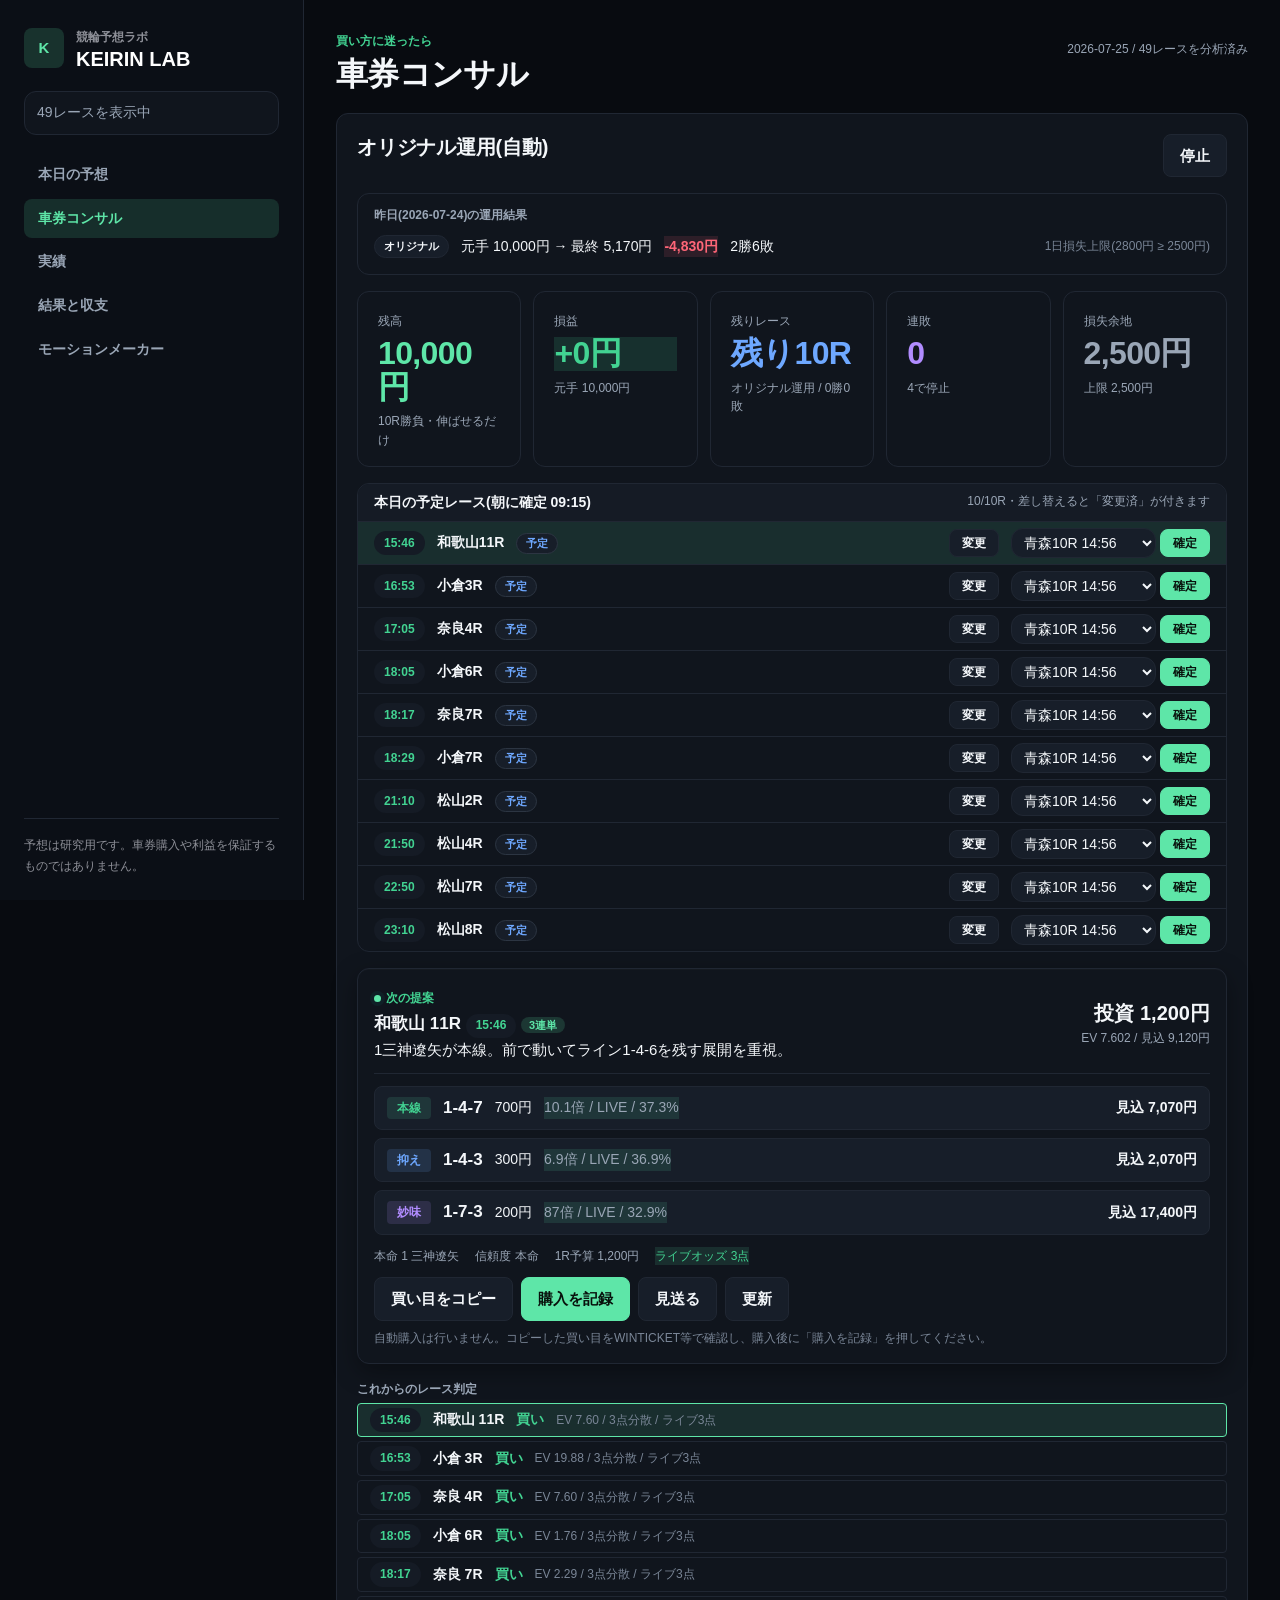
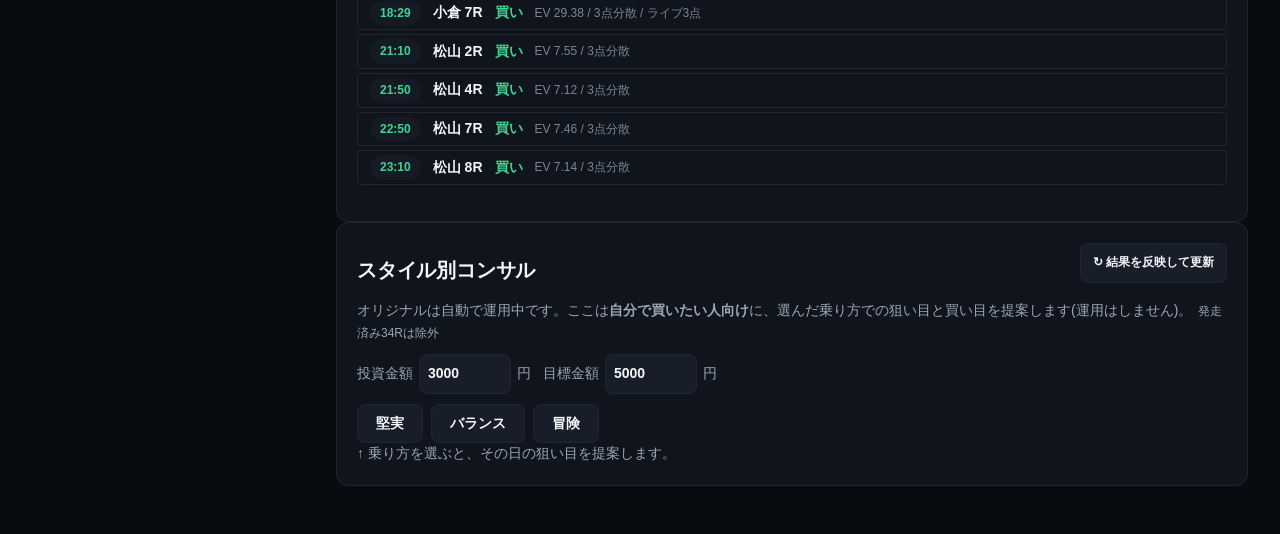
==== app/consult.html @ 06a46ecc "実績まわりを「テーブル」から「バーで比較できる形」に作り替え 「全体的に物足りない/実績が見づらい」というフィードバックへの対応。 これまで実績系はすべて同じ重さのdata-tableで、一番大事な回" ====
<!doctype html>
<html lang="ja">
  <head>
    <meta charset="utf-8" />
    <meta http-equiv="Cache-Control" content="no-cache, no-store, must-revalidate" />
    <meta http-equiv="Pragma" content="no-cache" />
    <meta http-equiv="Expires" content="0" />
    <meta name="viewport" content="width=device-width, initial-scale=1" />
    <meta name="description" content="車券コンサル。オリジナル運用の自動状況と、堅実・バランス・冒険のスタイル別コンサルをまとめて確認。" />
    <link rel="icon" href="data:image/svg+xml,%3Csvg xmlns='http://www.w3.org/2000/svg' viewBox='0 0 64 64'%3E%3Crect width='64' height='64' rx='14' fill='%2310151D'/%3E%3Ctext x='32' y='45' font-size='38' font-weight='900' font-family='Arial' fill='%235EE6A8' text-anchor='middle'%3EK%3C/text%3E%3C/svg%3E" />
    <title>車券コンサル | Keirin AI Lab</title>
    <link rel="stylesheet" href="styles.css?v=c7fe04d6" />
  </head>
  <body data-page="consult">
    <div class="app-shell">
      <aside class="sidebar" aria-label="メインナビゲーション">
        <div class="brand">
          <span class="brand-mark">K</span>
          <div class="brand-copy">
            <span class="brand-kicker">競輪予想ラボ</span>
            <h1>KEIRIN LAB</h1>
          </div>
        </div>

        <div class="status" id="status" role="status">読み込み中</div>

        <nav class="side-nav" aria-label="ページ切替">
          <a href="index.html">本日の予想</a>
          <a href="consult.html" class="active">車券コンサル</a>
          <a href="record.html">実績</a>
          <a href="results.html">結果と収支</a>
          <a href="motion.html">モーションメーカー</a>
        </nav>

        <p class="notice">予想は研究用です。車券購入や利益を保証するものではありません。</p>
      </aside>

      <main class="workspace">
        <section class="panel active" id="panel-consult">
          <header class="page-header">
            <div>
              <p class="mm-kicker">買い方に迷ったら</p>
              <h2>車券コンサル</h2>
            </div>
            <span class="page-meta" id="consultMeta">読み込み中</span>
          </header>

          <section class="bankroll-session surface-panel" aria-labelledby="bankrollTitle">
            <div class="capital-head">
              <div>
                <h3 id="bankrollTitle">オリジナル運用(自動)</h3>
              </div>
              <div class="bankroll-head-actions" id="bankrollHeadActions"></div>
            </div>
            <div id="bankrollBody">
              <div class="empty">運用状態を読み込み中です。</div>
            </div>
          </section>

          <section class="surface-panel style-consult" id="styleConsult" hidden></section>
        </section>
      </main>
    </div>

    <script src="app.js?v=c7fe04d6"></script>
  </body>
</html>
---- app/styles.css ----
:root {
  color-scheme: dark;
  /* Linear系ダークネイビー + Polymarket/Stripe 参照パレット */
  --color-bg: #080b10;
  --color-sidebar: #0b0f16;
  --color-surface: #10151d;
  --color-surface-muted: #151b25;
  --color-surface-raised: #171e29;
  --color-text: #f4f7fa;
  --color-ink-900: #f4f7fa;
  --color-ink-800: #e6ebf2;
  --color-muted: #9aa6b6;
  --color-subtle: #7a8697;
  --color-border: #202733;
  --color-border-strong: #2c3542;
  --color-accent: #5ee6a8;
  --color-accent-dark: #42d392;
  --color-blue: #6ea8ff;
  --color-amber: #f4c95d;
  --color-orange: #f4a15d;
  --color-gold: #f4c95d;
  --color-purple: #b18cff;
  --color-red: #ff6678;
  --color-profit: #42d392;
  --color-loss: #ff6678;
  --color-green-soft: rgba(94, 230, 168, 0.12);
  --color-blue-soft: rgba(110, 168, 255, 0.14);
  --color-amber-soft: rgba(244, 201, 93, 0.14);
  --color-purple-soft: rgba(177, 140, 255, 0.14);
  --color-red-soft: rgba(255, 102, 120, 0.14);
  --shadow-card: 0 1px 0 rgba(255, 255, 255, 0.02) inset, 0 8px 24px rgba(0, 0, 0, 0.35);
  --shadow-panel: 0 1px 0 rgba(255, 255, 255, 0.02) inset, 0 12px 32px rgba(0, 0, 0, 0.4);
  --shadow-focus: 0 0 0 3px rgba(94, 230, 168, 0.25);
  --radius-sm: 4px;
  --radius-md: 8px;
  --radius-lg: 12px;
  --space-1: 4px;
  --space-2: 8px;
  --space-3: 12px;
  --space-4: 16px;
  --space-5: 20px;
  --space-6: 24px;
  --space-8: 32px;
  --text-xs: 12px;
  --text-sm: 14px;
  --text-md: 15px;
  --text-lg: 17px;
  --text-xl: 20px;
  --text-2xl: 26px;
  --text-3xl: 32px;
}

* {
  box-sizing: border-box;
}

html {
  background: var(--color-bg);
  overflow-x: hidden;
}

body {
  margin: 0;
  min-height: 100vh;
  overflow-x: hidden;
  overscroll-behavior-x: none;
  touch-action: pan-y;
  background: var(--color-bg);
  color: var(--color-text);
  font-family: -apple-system, BlinkMacSystemFont, "Segoe UI", "Hiragino Sans", "Yu Gothic UI", "Meiryo", sans-serif;
  font-size: var(--text-md);
  line-height: 1.55;
}

button,
input,
select {
  font: inherit;
}

.app-shell {
  display: grid;
  grid-template-columns: 304px minmax(0, 1fr);
  min-height: 100vh;
}

.sidebar {
  position: sticky;
  top: 0;
  display: flex;
  flex-direction: column;
  gap: var(--space-5);
  height: 100vh;
  overflow-y: auto;
  padding: var(--space-6);
  border-right: none;
  background: var(--color-sidebar);
  color: #ffffff;
}

.sidebar .brand h1,
.sidebar .sidebar-title {
  color: #ffffff;
}

.sidebar .brand-kicker,
.sidebar .field span,
.sidebar .notice {
  color: #8d8f97;
}

.sidebar .status {
  border-color: #3e3f43;
  background: #2b2b2e;
  color: #b7b8c0;
}

.sidebar .sidebar-group,
.sidebar .notice {
  border-top-color: #2b2b2e;
}

.sidebar input,
.sidebar select {
  border-color: #3e3f43;
  background: #2b2b2e;
  color: #ffffff;
}

.sidebar .button {
  border-color: #3e3f43;
  background: #2b2b2e;
  color: #ffffff;
}

.sidebar .button.primary {
  border-color: var(--color-accent);
  background: var(--color-accent);
}

.brand {
  display: flex;
  align-items: center;
  gap: var(--space-3);
}

.brand-mark {
  display: grid;
  place-items: center;
  width: 40px;
  height: 40px;
  flex: 0 0 auto;
  border-radius: var(--radius-md);
  background: var(--color-accent);
  color: #ffffff;
  font-weight: 800;
}

.brand-copy {
  min-width: 0;
}

.brand-kicker,
.eyebrow,
.field span,
.metric span,
.metric em,
.page-meta,
.section-head span,
.muted,
.notice {
  color: var(--color-muted);
  font-size: var(--text-xs);
}

.brand-kicker,
.eyebrow,
.field span,
.sidebar-title {
  font-weight: 800;
}

.brand h1,
.race-title-block h3,
h2,
h3,
h4,
p {
  margin: 0;
}

.brand h1 {
  overflow: hidden;
  font-size: var(--text-xl);
  line-height: 1.2;
  text-overflow: ellipsis;
  white-space: nowrap;
}

.status {
  min-height: 40px;
  padding: 10px 12px;
  border: 1px solid var(--color-border);
  border-radius: var(--radius-lg);
  background: #ffffff;
  color: var(--color-muted);
  font-size: var(--text-sm);
}

.tabs,
.sidebar-group,
.field {
  display: grid;
}

.tabs {
  gap: var(--space-2);
}

.tab,
.button {
  min-height: 40px;
  border: 1px solid var(--color-border);
  border-radius: 999px;
  padding: 9px 16px;
  background: var(--color-surface);
  color: var(--color-text);
  cursor: pointer;
  font-weight: 700;
  transition: border-color 150ms ease, background-color 150ms ease, box-shadow 150ms ease;
}

.tab {
  text-align: left;
}

.tab.active {
  border-color: rgba(15, 118, 110, 0.42);
  background: var(--color-green-soft);
  color: var(--color-accent-dark);
  font-weight: 800;
}

.button.primary {
  border-color: var(--color-accent);
  background: var(--color-accent);
  color: #ffffff;
  font-weight: 800;
}

.tab:hover,
.button:hover,
input:hover,
select:hover {
  border-color: var(--color-border-strong);
}

.button.primary:hover {
  border-color: var(--color-accent-dark);
  background: var(--color-accent-dark);
}

.tab:focus-visible,
.button:focus-visible,
input:focus-visible,
select:focus-visible,
summary:focus-visible,
a:focus-visible {
  outline: none;
  box-shadow: var(--shadow-focus);
}

.sidebar-group {
  gap: var(--space-3);
  padding-top: var(--space-4);
  border-top: 1px solid var(--color-border);
}

.sidebar-title {
  color: var(--color-text);
  font-size: var(--text-sm);
}

.field {
  gap: 6px;
}

.field.compact {
  gap: var(--space-1);
}

input,
select {
  width: 100%;
  min-height: 40px;
  border: 1px solid var(--color-border);
  border-radius: var(--radius-lg);
  padding: 9px 11px;
  background: var(--color-surface);
  color: var(--color-text);
}

::placeholder {
  color: var(--color-subtle);
}

.button-row {
  display: grid;
  grid-template-columns: 1fr 1fr;
  gap: var(--space-2);
}

.notice {
  margin-top: auto;
  padding-top: var(--space-4);
  border-top: 1px solid var(--color-border);
  line-height: 1.7;
}

.workspace {
  min-width: 0;
  padding: var(--space-8);
}

.panel {
  display: block;
}

.panel + .panel {
  margin-top: var(--space-8);
  padding-top: var(--space-8);
  border-top: 1px solid var(--color-border);
}

.page-header,
.race-head,
.section-head {
  display: flex;
  align-items: flex-start;
  justify-content: space-between;
  gap: var(--space-4);
}

.page-header {
  margin-bottom: var(--space-5);
}

.eyebrow {
  margin-bottom: 6px;
  text-transform: uppercase;
}

h2 {
  font-size: var(--text-3xl);
  line-height: 1.2;
  letter-spacing: -0.02em;
}

h3 {
  font-size: var(--text-xl);
  line-height: 1.3;
  letter-spacing: -0.01em;
}

h4 {
  margin-bottom: var(--space-2);
  font-size: var(--text-sm);
  line-height: 1.35;
}

.page-meta {
  padding-top: var(--space-2);
  text-align: right;
}

.metric-strip {
  display: grid;
  grid-template-columns: repeat(auto-fit, minmax(146px, 1fr));
  gap: var(--space-3);
  margin-bottom: var(--space-5);
}

#todayMetrics {
  grid-template-columns: repeat(6, minmax(112px, 1fr));
}

.metric {
  min-height: 96px;
  padding: var(--space-4) var(--space-5);
  border: 1px solid var(--color-border);
  border-radius: var(--radius-lg);
  background: var(--color-surface);
}

.metric-teal {
  --metric-color: var(--color-accent);
}

.metric-green {
  --metric-color: var(--color-accent-dark);
}

.metric-blue {
  --metric-color: var(--color-blue);
}

.metric-amber {
  --metric-color: var(--color-amber);
}

.metric-purple {
  --metric-color: var(--color-purple);
}

.metric-slate {
  --metric-color: var(--color-muted);
}

.metric strong {
  display: block;
  margin-top: 6px;
  color: var(--metric-color, var(--color-text));
  font-size: 32px;
  font-weight: 800;
  line-height: 1.05;
  letter-spacing: -0.02em;
  font-variant-numeric: tabular-nums;
}

.metric em {
  display: block;
  margin-top: var(--space-2);
  font-style: normal;
}

.capital-planner {
  margin-bottom: var(--space-5);
  padding: var(--space-5);
  border-color: rgba(15, 118, 110, 0.18);
  background:
    linear-gradient(180deg, rgba(15, 118, 110, 0.06), transparent 150px),
    var(--color-surface);
  box-shadow: var(--shadow-panel);
}

.capital-head {
  display: flex;
  align-items: flex-end;
  justify-content: space-between;
  gap: var(--space-4);
  margin-bottom: var(--space-4);
}

.capital-form {
  display: grid;
  grid-template-columns: repeat(3, minmax(108px, 132px)) repeat(2, minmax(118px, auto)) auto;
  gap: var(--space-2);
  align-items: end;
}

.check-field {
  display: inline-flex;
  align-items: center;
  gap: var(--space-2);
  min-height: 40px;
  padding: 8px 10px;
  border: 1px solid var(--color-border);
  border-radius: var(--radius-lg);
  background: var(--color-surface-raised);
  color: var(--color-text);
  font-size: var(--text-sm);
  font-weight: 800;
  white-space: nowrap;
}

.check-field input {
  width: 16px;
  min-height: 16px;
}

.plan-result {
  display: grid;
  gap: var(--space-3);
}

.plan-meta {
  display: flex;
  flex-wrap: wrap;
  gap: var(--space-2);
  color: var(--color-muted);
  font-size: var(--text-xs);
  font-weight: 800;
}

.plan-meta span {
  display: inline-flex;
  align-items: center;
  min-height: 26px;
  border-radius: 999px;
  padding: 4px 9px;
  background: var(--color-surface-muted);
}

.plan-grid {
  display: grid;
  gap: var(--space-3);
}

.plan-card {
  display: grid;
  gap: var(--space-3);
  padding: var(--space-4);
  border: 1px solid var(--color-border);
  border-left: 4px solid var(--color-blue);
  border-radius: var(--radius-lg);
  background: linear-gradient(180deg, #ffffff 0%, #fbfcfd 100%);
  box-shadow: 0 1px 2px rgba(16, 24, 32, 0.04);
}

.plan-card.is-reached {
  border-left-color: var(--color-accent);
}

.plan-card.is-short {
  border-left-color: var(--color-amber);
}

.plan-card-head,
.plan-race,
.plan-ticket,
.plan-money,
.plan-warnings {
  display: flex;
  align-items: center;
  gap: var(--space-2);
  min-width: 0;
}

.plan-card-head {
  justify-content: space-between;
  gap: var(--space-4);
  padding-bottom: var(--space-3);
  border-bottom: 1px solid var(--color-border);
}

.plan-card-head h4 {
  margin-top: 5px;
  margin-bottom: 0;
  font-size: var(--text-lg);
}

.plan-return {
  display: grid;
  justify-items: end;
  color: var(--color-muted);
  font-size: var(--text-xs);
  text-align: right;
}

.plan-return strong {
  color: var(--color-ink-900);
  font-size: var(--text-xl);
}

.plan-legs {
  display: grid;
  gap: var(--space-2);
}

.plan-leg {
  display: grid;
  grid-template-columns: minmax(200px, 0.8fr) minmax(210px, 0.82fr) minmax(180px, 0.62fr);
  gap: var(--space-3);
  align-items: start;
  padding: var(--space-3);
  border: 1px solid rgba(16, 24, 32, 0.06);
  border-radius: var(--radius-lg);
  background: #ffffff;
}

.plan-race strong,
.plan-ticket b {
  color: var(--color-ink-900);
}

.plan-race span:last-child {
  color: var(--color-muted);
  font-size: var(--text-xs);
  font-weight: 800;
}

.plan-ticket,
.plan-money {
  flex-wrap: wrap;
}

.plan-ticket span,
.plan-money span,
.plan-money strong,
.plan-reasons span,
.plan-warnings span {
  display: inline-flex;
  align-items: center;
  min-height: 26px;
  border-radius: 999px;
  padding: 3px 8px;
  font-size: var(--text-xs);
  font-weight: 800;
}

.odds-live {
  background: var(--color-green-soft);
  color: var(--color-accent-dark);
}

.odds-estimated {
  background: var(--color-amber-soft);
  color: var(--color-amber);
}

.plan-money {
  justify-content: flex-end;
}

.plan-money span {
  background: var(--color-blue-soft);
  color: var(--color-blue);
}

.plan-money strong {
  background: var(--color-green-soft);
  color: var(--color-accent-dark);
}

.ev-chip {
  display: inline-flex;
  align-items: center;
  min-height: 26px;
  border-radius: 999px;
  padding: 3px 8px;
  font-size: var(--text-xs);
  font-style: normal;
  font-weight: 900;
}

.ev-positive {
  background: #e6f8ed;
  color: #137333;
}

.ev-caution {
  background: var(--color-amber-soft);
  color: var(--color-amber);
}

.plan-reasons {
  grid-column: 1 / -1;
  display: flex;
  flex-wrap: wrap;
  gap: var(--space-2);
}

.plan-reasons span {
  background: #ffffff;
  color: var(--color-muted);
}

.plan-reasons .ex-signal {
  background: var(--color-purple-soft);
  color: var(--color-purple);
}

.plan-warnings {
  flex-wrap: wrap;
}

.plan-warnings span {
  background: var(--color-red-soft);
  color: var(--color-red);
}

.race-list {
  display: grid;
  gap: var(--space-4);
}

.venue-board {
  margin-bottom: var(--space-5);
  padding: var(--space-4);
  border: 1px solid var(--color-border);
  border-radius: var(--radius-lg);
  background:
    linear-gradient(135deg, rgba(15, 118, 110, 0.1), transparent 42%),
    var(--color-surface);
  box-shadow: var(--shadow-panel);
}

.venue-board-head {
  display: flex;
  align-items: baseline;
  gap: var(--space-2);
  margin-bottom: var(--space-3);
}

.venue-board-head span {
  color: var(--color-muted);
  font-size: var(--text-xs);
  font-weight: 800;
}

.venue-board-head strong {
  font-size: var(--text-lg);
}

.venue-strip {
  display: flex;
  gap: var(--space-3);
  overflow-x: auto;
  padding-bottom: 2px;
}

.venue-chip {
  display: grid;
  gap: 4px;
  min-width: 172px;
  flex: 0 0 auto;
  padding: var(--space-3);
  border: 1px solid rgba(15, 118, 110, 0.18);
  border-radius: var(--radius-lg);
  background: linear-gradient(180deg, #ffffff 0%, #f5faf8 100%);
  box-shadow: inset 0 -1px 0 rgba(15, 118, 110, 0.08);
}

.venue-chip strong {
  font-size: var(--text-lg);
}

.venue-chip small {
  color: var(--color-muted);
  font-size: var(--text-xs);
}

.venue-chip em {
  color: var(--color-accent-dark);
  font-size: var(--text-xs);
  font-style: normal;
  font-weight: 900;
}

.status-dot {
  display: inline-flex;
  align-items: center;
  gap: 5px;
  color: var(--color-accent-dark);
  font-size: var(--text-xs);
  font-weight: 900;
}

.status-dot::before {
  content: "";
  width: 7px;
  height: 7px;
  border-radius: 50%;
  background: var(--color-accent);
  box-shadow: 0 0 0 4px rgba(15, 118, 110, 0.12);
}

.venue-section {
  display: grid;
  gap: var(--space-3);
  padding-top: var(--space-2);
  border-top: 1px solid var(--color-border-strong);
}

.venue-section-head {
  display: flex;
  align-items: center;
  justify-content: space-between;
  gap: var(--space-4);
  padding: var(--space-3) var(--space-4);
  border: 1px solid var(--color-border);
  border-radius: var(--radius-lg);
  background: linear-gradient(180deg, #ffffff 0%, #f8fafb 100%);
}

.venue-section-head h3 {
  margin-top: 3px;
  font-size: var(--text-xl);
}

.venue-section-head p {
  margin-top: 2px;
  color: var(--color-muted);
  font-size: var(--text-sm);
}

.venue-section-stats,
.venue-ribbon-list {
  display: grid;
  gap: var(--space-2);
}

.venue-section-stats {
  justify-items: end;
  color: var(--color-muted);
  font-size: var(--text-xs);
  white-space: nowrap;
}

.race-ribbon {
  --ribbon-color: var(--color-accent);
  --ribbon-soft: var(--color-green-soft);
  overflow: hidden;
  border: 1px solid var(--color-border);
  border-radius: var(--radius-lg);
  background: var(--color-surface);
  transition: border-color 160ms ease, box-shadow 160ms ease, transform 160ms ease;
}

.race-ribbon:hover {
  border-color: rgba(94, 230, 168, 0.4);
  box-shadow: 0 8px 18px rgba(0, 0, 0, 0.35);
  transform: translateY(-1px);
}

.race-ribbon.is-strong {
  --ribbon-color: var(--color-accent);
  --ribbon-soft: var(--color-green-soft);
}

.race-ribbon.is-medium {
  --ribbon-color: var(--color-blue);
  --ribbon-soft: var(--color-blue-soft);
}

.race-ribbon.is-mixed {
  --ribbon-color: var(--color-amber);
  --ribbon-soft: var(--color-amber-soft);
}

.race-ribbon[open] {
  box-shadow: var(--shadow-card);
}

.race-ribbon > summary {
  list-style: none;
}

.race-ribbon > summary::-webkit-details-marker {
  display: none;
}

.ribbon-summary {
  display: grid;
  grid-template-columns: 66px 36px minmax(160px, 1fr) minmax(150px, 0.78fr) auto 16px;
  gap: var(--space-2);
  align-items: center;
  min-height: 48px;
  padding: 8px var(--space-3) 8px var(--space-2);
  border-left: 4px solid var(--ribbon-color);
  background: linear-gradient(90deg, var(--ribbon-soft) 0%, transparent 32%);
  cursor: pointer;
}

.ribbon-summary::after {
  content: "";
  grid-column: 6;
  width: 9px;
  height: 9px;
  justify-self: end;
  border-right: 2px solid var(--color-muted);
  border-bottom: 2px solid var(--color-muted);
  transform: rotate(45deg);
  transition: transform 160ms ease;
}

.race-ribbon[open] .ribbon-summary::after {
  transform: rotate(225deg);
}

.ribbon-summary > strong {
  color: var(--color-ink-900);
  font-size: var(--text-lg);
}

.ribbon-time {
  display: inline-flex;
  align-items: center;
  justify-content: center;
  min-height: 26px;
  border: 1px solid var(--color-border-strong);
  border-radius: var(--radius-sm);
  background: var(--color-surface-raised);
  color: var(--color-text);
  font-size: var(--text-sm);
  font-variant-numeric: tabular-nums;
  font-weight: 900;
}

.ribbon-main {
  display: inline-flex;
  align-items: center;
  gap: var(--space-2);
  min-width: 0;
  color: var(--color-ink-900);
  font-weight: 800;
  font-size: var(--text-md);
}

.ribbon-main .car {
  flex: 0 0 auto;
}

.ribbon-main em {
  color: var(--ribbon-color);
  font-style: normal;
  font-variant-numeric: tabular-nums;
  font-weight: 900;
  white-space: nowrap;
}

.ribbon-tickets {
  overflow: hidden;
  color: var(--color-text);
  font-size: var(--text-sm);
  font-variant-numeric: tabular-nums;
  font-weight: 800;
  text-overflow: ellipsis;
  white-space: nowrap;
}

.ribbon-tickets::before {
  content: "買い目 ";
  color: var(--color-subtle);
  font-size: var(--text-xs);
  font-weight: 800;
}

.ribbon-summary .confidence-badge {
  justify-self: end;
  white-space: nowrap;
}

.ribbon-body {
  padding: var(--space-4);
  border-top: 1px solid var(--color-border);
  background: linear-gradient(180deg, #f8fafb 0%, #f3f6f8 100%);
}

.race-card.ribbon-card {
  margin: 0;
  border-top-width: 0;
  border-left: 4px solid var(--card-color, var(--color-border));
  box-shadow: none;
}

.race-card,
.race-head,
.surface-panel,
.source-card {
  border: 1px solid var(--color-border);
  border-radius: var(--radius-lg);
  background: var(--color-surface);
  box-shadow: var(--shadow-panel);
}

.race-card {
  padding: var(--space-5);
  border-top-width: 4px;
  border-top-color: var(--card-color, var(--color-border));
}

.race-card.is-strong {
  --card-color: var(--color-accent);
}

.race-card.is-medium {
  --card-color: var(--color-blue);
}

.race-card.is-mixed {
  --card-color: var(--color-amber);
}

.race-card-head {
  display: grid;
  grid-template-columns: minmax(0, 1fr) minmax(220px, 320px);
  gap: var(--space-5);
  align-items: start;
  padding-bottom: var(--space-4);
  border-bottom: 1px solid var(--color-border);
}

.race-title-block {
  min-width: 0;
}

.race-title-block h3 {
  margin-top: 6px;
  font-size: 22px;
}

.race-title-block p {
  margin-top: 6px;
  color: var(--color-muted);
}

.time-chip,
.badge {
  display: inline-flex;
  align-items: center;
  justify-content: center;
  min-height: 24px;
  border-radius: 999px;
  padding: 3px 10px;
  font-size: var(--text-xs);
  font-weight: 800;
}

.time-chip {
  background: var(--color-surface-muted);
  color: var(--color-accent-dark);
}

.badge {
  background: var(--color-green-soft);
  color: var(--color-accent-dark);
}

.confidence-summary {
  display: grid;
  justify-items: end;
  gap: 6px;
  color: var(--color-muted);
  font-size: var(--text-xs);
  text-align: right;
}

.is-medium .confidence-badge {
  background: var(--color-blue-soft);
  color: var(--color-blue);
}

.is-mixed .confidence-badge {
  background: var(--color-amber-soft);
  color: var(--color-amber);
}

.prediction-summary {
  display: grid;
  grid-template-columns: minmax(210px, 260px) minmax(0, 1fr) minmax(220px, 300px);
  gap: var(--space-4);
  align-items: stretch;
  padding: var(--space-4) 0;
  border-bottom: 1px solid var(--color-border);
}

.main-pick {
  min-width: 0;
  padding: var(--space-3);
  border: 1px solid rgba(15, 118, 110, 0.18);
  border-left: 4px solid var(--color-accent);
  border-radius: var(--radius-lg);
  background: #ffffff;
}

.main-pick span:not(.car) {
  display: block;
  color: var(--color-muted);
  font-size: var(--text-xs);
  font-weight: 800;
}

.main-pick .car {
  display: inline-grid;
}

.main-pick strong {
  display: flex;
  align-items: center;
  gap: var(--space-2);
  margin-top: var(--space-1);
  font-size: var(--text-xl);
}

.main-pick em,
.rank-pill em,
.ticket-chip em {
  color: var(--color-accent-dark);
  font-style: normal;
  font-weight: 800;
}

.main-pick em {
  display: block;
  margin-top: 6px;
  font-size: var(--text-lg);
}

.top3-row,
.ticket-row,
.reason-list {
  display: flex;
  flex-wrap: wrap;
  gap: var(--space-2);
}

.rank-pill,
.ticket-chip,
.reason-list span {
  display: inline-flex;
  align-items: center;
  gap: 7px;
  min-height: 32px;
  border: 1px solid var(--color-border);
  border-radius: var(--radius-lg);
  padding: 5px 8px;
  background: #ffffff;
  font-size: var(--text-sm);
}

.ticket-chip {
  min-height: 40px;
  padding: 8px 14px;
  font-size: 18px;
  font-weight: 800;
}

.rank-pill:first-child,
.ticket-chip:first-child {
  border-color: rgba(15, 118, 110, 0.32);
  background: var(--color-green-soft);
}

.rank-pill b {
  color: var(--color-amber);
}

.ticket-row {
  justify-content: flex-end;
}

.ticket-chip {
  font-variant-numeric: tabular-nums;
}

.line-diagram {
  display: grid;
  gap: var(--space-3);
  margin-top: var(--space-4);
  padding: var(--space-4);
  border-radius: var(--radius-lg);
  border: 1px solid rgba(16, 24, 32, 0.06);
  background: linear-gradient(180deg, #f9fbfd 0%, #ffffff 100%);
}

.diagram-title {
  display: flex;
  align-items: baseline;
  justify-content: space-between;
  gap: var(--space-3);
}

.diagram-title span {
  color: var(--color-muted);
  font-size: var(--text-xs);
  font-weight: 800;
}

.diagram-title strong {
  font-size: var(--text-sm);
}

.line-tracks {
  display: grid;
  gap: var(--space-2);
}

.line-track {
  --line-color: var(--color-accent);
  --line-soft: var(--color-green-soft);
  display: grid;
  grid-template-columns: 112px minmax(0, 1fr);
  gap: var(--space-3);
  align-items: center;
  padding: var(--space-3);
  border-left: 4px solid var(--line-color);
  border-radius: var(--radius-lg);
  background: var(--line-soft);
}

.line-color-1 {
  --line-color: var(--color-accent);
  --line-soft: var(--color-green-soft);
}

.line-color-2 {
  --line-color: var(--color-blue);
  --line-soft: var(--color-blue-soft);
}

.line-color-3 {
  --line-color: var(--color-amber);
  --line-soft: var(--color-amber-soft);
}

.line-color-4 {
  --line-color: var(--color-purple);
  --line-soft: var(--color-purple-soft);
}

.line-color-5 {
  --line-color: var(--color-red);
  --line-soft: var(--color-red-soft);
}

.line-track-label {
  min-width: 0;
}

.line-track-label b,
.line-track-label span {
  display: block;
}

.line-track-label b {
  color: var(--color-text);
  font-size: var(--text-sm);
}

.line-track-label span {
  color: var(--color-muted);
  font-size: var(--text-xs);
}

.line-nodes {
  display: flex;
  flex-wrap: wrap;
  align-items: center;
  gap: var(--space-2);
  min-width: 0;
}

.line-node {
  display: inline-flex;
  align-items: center;
  gap: var(--space-2);
  max-width: 220px;
  min-height: 42px;
  padding: 6px 9px;
  border: 1px solid rgba(255, 255, 255, 0.75);
  border-radius: var(--radius-lg);
  background: rgba(255, 255, 255, 0.82);
}

.line-node.is-highlight {
  border-color: var(--line-color);
  box-shadow: inset 0 0 0 1px var(--line-color);
}

.node-copy {
  display: grid;
  min-width: 0;
}

.node-copy b {
  overflow: hidden;
  color: var(--color-text);
  font-size: var(--text-sm);
  line-height: 1.25;
  text-overflow: ellipsis;
  white-space: nowrap;
}

.node-copy small {
  color: var(--color-muted);
  font-size: var(--text-xs);
}

.line-arrow {
  color: var(--line-color);
  font-weight: 900;
}

.forecast-grid {
  display: grid;
  grid-template-columns: minmax(0, 1.14fr) minmax(280px, 0.86fr);
  gap: var(--space-6);
  padding-top: var(--space-4);
}

.analysis-block {
  min-width: 0;
}

.analysis-block p {
  margin-bottom: var(--space-2);
  color: #31404c;
  line-height: 1.75;
}

.analysis-block {
  padding: var(--space-3);
  border-radius: var(--radius-lg);
}

.analysis-block:first-child {
  background: rgba(255, 255, 255, 0.72);
}

.headline {
  color: var(--color-text);
  font-weight: 800;
}

.risk-text {
  color: #694d17;
}

.line-list,
.signal-list,
.notes {
  margin: 0;
  padding-left: var(--space-5);
  line-height: 1.75;
}

.line-list li,
.signal-list li {
  margin-bottom: var(--space-2);
}

.line-list b {
  color: var(--color-text);
}

.line-list span {
  display: block;
  color: var(--color-muted);
}

.details {
  margin-top: var(--space-4);
  padding-top: var(--space-4);
  border-top: 1px solid var(--color-border);
}

.details summary {
  cursor: pointer;
  color: var(--color-accent-dark);
  font-weight: 800;
}

.detail-grid {
  display: grid;
  grid-template-columns: minmax(0, 0.95fr) minmax(360px, 1.05fr);
  gap: var(--space-5);
  margin-top: var(--space-4);
}

.source-link {
  display: inline-block;
  margin-top: var(--space-3);
  color: var(--color-accent-dark);
  font-weight: 800;
  text-decoration: none;
}

.race-head {
  padding: var(--space-5);
  margin-bottom: var(--space-4);
}

.meta {
  display: flex;
  flex-wrap: wrap;
  gap: 8px 14px;
  margin-top: var(--space-3);
  color: var(--color-muted);
  font-size: var(--text-sm);
}

.compact-metrics {
  grid-template-columns: repeat(3, minmax(90px, 1fr));
  min-width: 310px;
  margin-bottom: 0;
}

.analysis-layout {
  display: grid;
  grid-template-columns: minmax(0, 1.45fr) minmax(280px, 0.75fr);
  gap: var(--space-4);
  margin-bottom: var(--space-4);
}

.surface-panel {
  padding: var(--space-5);
  box-shadow: none;
}

.section-head {
  margin-bottom: var(--space-4);
}

.table-wrap,
.mini-table {
  width: 100%;
  overflow-x: auto;
}

.data-table {
  width: 100%;
  min-width: 760px;
  border-collapse: collapse;
  font-variant-numeric: tabular-nums;
}

.compact-table {
  min-width: 560px;
}

.data-table th,
.data-table td {
  padding: 10px 12px;
  border-bottom: 1px solid var(--color-border);
  text-align: left;
  vertical-align: top;
  font-size: var(--text-sm);
}

.data-table th {
  position: sticky;
  top: 0;
  background: #f4f7fa;
  color: var(--color-muted);
  font-size: var(--text-xs);
  font-weight: 800;
  white-space: nowrap;
}

.data-table tbody tr:hover td {
  background: #f9fbfc;
}

.data-table tr:last-child td {
  border-bottom: 0;
}

.car {
  display: inline-grid;
  place-items: center;
  width: 28px;
  height: 28px;
  flex: 0 0 28px;
  border-radius: 50%;
  background: var(--color-text);
  color: #ffffff;
  font-weight: 800;
  line-height: 1;
}

.car-1 {
  border: 1px solid #cfd6df;
  background: #ffffff;
  color: #111827;
}

.car-2 {
  background: #111827;
  color: #ffffff;
}

.car-3 {
  background: #d71920;
  color: #ffffff;
}

.car-4 {
  background: #1d4ed8;
  color: #ffffff;
}

.car-5 {
  background: #facc15;
  color: #111827;
}

.car-6 {
  background: #16a34a;
  color: #ffffff;
}

.car-7 {
  background: #f97316;
  color: #ffffff;
}

.car-8 {
  background: #ec4899;
  color: #ffffff;
}

.car-9 {
  background: #7c3aed;
  color: #ffffff;
}

.mark {
  color: var(--color-amber);
  font-weight: 800;
  white-space: nowrap;
}

.prob {
  font-variant-numeric: tabular-nums;
  font-weight: 800;
}

.tone {
  display: inline-flex;
  align-items: center;
  min-height: 24px;
  margin-bottom: 5px;
  padding: 3px 8px;
  border-radius: 999px;
  background: var(--color-green-soft);
  color: var(--color-accent-dark);
  white-space: nowrap;
  font-size: var(--text-xs);
  font-weight: 800;
}

.tone.risk {
  background: var(--color-red-soft);
  color: var(--color-red);
}

.tickets {
  display: grid;
  gap: var(--space-2);
  margin: var(--space-2) 0 var(--space-5);
}

.ticket {
  display: flex;
  align-items: center;
  justify-content: space-between;
  gap: var(--space-3);
  min-height: 42px;
  border-bottom: 1px solid var(--color-border);
}

.ticket strong {
  font-size: var(--text-lg);
}

.source-grid {
  display: grid;
  grid-template-columns: repeat(auto-fit, minmax(250px, 1fr));
  gap: var(--space-4);
}

.source-card {
  padding: var(--space-4);
}

.source-card h3 {
  margin-bottom: 6px;
  font-size: var(--text-lg);
}

.source-card p {
  color: var(--color-muted);
  line-height: 1.7;
}

.source-card a {
  display: inline-block;
  margin-top: var(--space-3);
  color: var(--color-accent-dark);
  font-weight: 800;
  text-decoration: none;
}

.empty {
  border: 1px dashed var(--color-border-strong);
  border-radius: var(--radius-lg);
  padding: var(--space-5);
  color: var(--color-muted);
  background: var(--color-surface);
}

@media (max-width: 1180px) {
  #todayMetrics {
    grid-template-columns: repeat(3, 1fr);
  }

  .capital-head,
  .plan-card-head {
    align-items: flex-start;
    flex-direction: column;
  }

  .capital-form {
    width: 100%;
    grid-template-columns: repeat(3, minmax(120px, 1fr));
  }

  .plan-leg {
    grid-template-columns: 1fr;
  }

  .plan-money {
    justify-content: flex-start;
  }

  .prediction-summary,
  .forecast-grid,
  .detail-grid,
  .analysis-layout {
    grid-template-columns: 1fr;
  }

  .ticket-row {
    justify-content: flex-start;
  }
}

@media (max-width: 900px) {
  .app-shell {
    grid-template-columns: 1fr;
  }

  .sidebar {
    position: static;
    height: auto;
    border-right: 0;
    border-bottom: 1px solid var(--color-border);
    padding: var(--space-4);
  }

  .tabs {
    grid-template-columns: repeat(3, 1fr);
  }

  .tab {
    text-align: center;
  }

  .page-header,
  .race-head,
  .race-card-head {
    display: grid;
    grid-template-columns: 1fr;
  }

  .venue-section-head {
    align-items: flex-start;
  }

  .venue-section-stats {
    justify-items: start;
  }

  .ribbon-summary {
    grid-template-columns: 70px 44px minmax(150px, 1fr) minmax(116px, 0.7fr) auto 18px;
    gap: var(--space-2);
  }

  .confidence-summary,
  .page-meta {
    justify-items: start;
    text-align: left;
  }

  .compact-metrics {
    min-width: 0;
  }

  .capital-form {
    grid-template-columns: repeat(2, minmax(120px, 1fr));
  }

  .capital-form .button {
    grid-column: 1 / -1;
  }
}

@media (max-width: 560px) {
  .app-shell {
    display: flex;
    flex-direction: column;
  }

  .sidebar {
    display: contents;
  }

  .brand {
    order: 1;
    padding: var(--space-4) var(--space-4) 0;
  }

  .status {
    order: 2;
    margin: 0 var(--space-4);
  }

  .tabs {
    order: 3;
    margin: 0 var(--space-4) var(--space-3);
  }

  .workspace {
    order: 4;
    padding: var(--space-4);
  }

  .sidebar-group {
    order: 5;
    margin: 0 var(--space-4) var(--space-4);
    padding-top: var(--space-4);
  }

  .notice {
    order: 6;
    margin: 0 var(--space-4) var(--space-4);
  }

  h2 {
    font-size: 22px;
  }

  .tabs,
  .button-row {
    grid-template-columns: 1fr 1fr;
  }

  .tabs {
    grid-template-columns: repeat(3, 1fr);
  }

  .venue-board {
    margin-bottom: var(--space-4);
    padding: var(--space-3);
  }

  .capital-planner {
    padding: var(--space-3);
  }

  .capital-form {
    grid-template-columns: 1fr 1fr;
    gap: var(--space-3);
  }

  .capital-form .button {
    grid-column: 1 / -1;
  }

  .venue-section {
    gap: var(--space-2);
  }

  .venue-section-head {
    display: grid;
    grid-template-columns: 1fr;
    padding: var(--space-3);
  }

  .venue-section-stats {
    display: flex;
    flex-wrap: wrap;
    justify-content: flex-start;
    white-space: normal;
  }

  .ribbon-summary {
    grid-template-columns: 64px 40px minmax(0, 1fr) 18px;
    gap: var(--space-2);
    min-height: 82px;
    padding: var(--space-2) var(--space-3);
  }

  .ribbon-time {
    grid-column: 1;
    grid-row: 1;
  }

  .ribbon-summary > strong {
    grid-column: 2;
    grid-row: 1;
  }

  .ribbon-main {
    grid-column: 3;
    grid-row: 1;
  }

  .ribbon-summary .confidence-badge {
    grid-column: 1 / 3;
    grid-row: 2;
    justify-self: start;
  }

  .ribbon-tickets {
    grid-column: 3 / 5;
    grid-row: 2;
    max-width: 100%;
  }

  .ribbon-summary::after {
    grid-column: 4;
    grid-row: 1;
  }

  .ribbon-body {
    padding: var(--space-3);
  }

  .line-track {
    grid-template-columns: 1fr;
  }

  .metric-strip {
    grid-template-columns: 1fr 1fr;
    gap: var(--space-2);
  }

  #todayMetrics {
    grid-template-columns: 1fr 1fr;
  }

  .metric {
    min-height: 76px;
    padding: var(--space-3);
  }

  .metric strong {
    font-size: 20px;
  }

  .race-card {
    padding: var(--space-3);
  }

  .race-card-head,
  .prediction-summary,
  .forecast-grid {
    gap: var(--space-3);
  }

  .top3-row,
  .ticket-row {
    display: grid;
    grid-template-columns: 1fr;
  }

  .rank-pill,
  .ticket-chip {
    justify-content: flex-start;
    width: 100%;
  }

  .plan-card,
  .capital-planner,
  .surface-panel,
  .race-head {
    box-shadow: none;
  }

  .plan-leg {
    padding: var(--space-3);
  }

  .plan-ticket,
  .plan-money {
    justify-content: flex-start;
  }

  .data-table th,
  .data-table td {
    padding: 9px 10px;
  }
}

/* Bankroll session */
.bankroll-session .capital-head {
  align-items: flex-start;
}

.bankroll-head-actions {
  display: flex;
  gap: var(--space-2);
}

.bankroll-setup {
  display: grid;
  gap: var(--space-3);
}

.bankroll-form {
  display: flex;
  flex-wrap: wrap;
  gap: var(--space-3);
  align-items: flex-end;
}

.bankroll-form .field.compact input {
  width: 104px;
}

.check-field.is-disabled {
  opacity: 0.55;
}

.bankroll-rules {
  margin: 0;
  padding: var(--space-3) var(--space-4);
  list-style: none;
  display: grid;
  gap: var(--space-1);
  background: var(--color-surface-muted);
  border: 1px solid var(--color-border);
  border-radius: var(--radius-md);
  font-size: var(--text-xs);
  color: var(--color-muted);
}

.bankroll-rules li::before {
  content: "・";
  color: var(--color-accent);
}

.bankroll-last {
  margin: 0;
  font-size: var(--text-sm);
  color: var(--color-muted);
}

.bankroll-status {
  display: grid;
  grid-template-columns: repeat(auto-fit, minmax(140px, 1fr));
  gap: var(--space-3);
  margin-bottom: var(--space-4);
}

.bankroll-stop-banner {
  display: flex;
  flex-wrap: wrap;
  gap: var(--space-2) var(--space-4);
  align-items: center;
  padding: var(--space-3) var(--space-4);
  margin-bottom: var(--space-4);
  border-radius: var(--radius-md);
  border: 1px solid var(--color-border-strong);
  background: var(--color-surface-muted);
}

.bankroll-stop-banner.is-reached {
  border-color: var(--color-accent);
  background: var(--color-green-soft);
}

.bankroll-stop-banner.is-short {
  border-color: var(--color-red);
  background: var(--color-red-soft);
}

.bankroll-proposal {
  border: 1px solid var(--color-border-strong);
  border-radius: var(--radius-lg);
  background: var(--color-surface-raised);
  padding: var(--space-4);
  margin-bottom: var(--space-4);
  box-shadow: var(--shadow-card);
}

.bankroll-proposal.is-pending {
  border-color: var(--color-amber);
}

.bankroll-tickets {
  display: grid;
  gap: var(--space-2);
  margin: var(--space-3) 0;
}

.bankroll-ticket {
  display: flex;
  flex-wrap: wrap;
  align-items: center;
  gap: var(--space-3);
  padding: var(--space-2) var(--space-3);
  border-radius: var(--radius-md);
  border: 1px solid var(--color-border);
  background: var(--color-surface);
  font-size: var(--text-sm);
}

.bankroll-ticket b {
  font-size: var(--text-lg);
  letter-spacing: 0;
}

.bankroll-ticket .ticket-role {
  min-width: 44px;
  text-align: center;
  padding: 2px var(--space-2);
  border-radius: var(--radius-sm);
  font-size: var(--text-xs);
  font-weight: 700;
}

.bankroll-ticket.is-main .ticket-role {
  background: var(--color-green-soft);
  color: var(--color-accent-dark);
}

.bankroll-ticket.is-cover .ticket-role {
  background: var(--color-blue-soft);
  color: var(--color-blue);
}

.bankroll-ticket.is-value .ticket-role {
  background: var(--color-purple-soft);
  color: var(--color-purple);
}

.bankroll-ticket em {
  color: var(--color-muted);
  font-style: normal;
}

.bankroll-ticket strong {
  margin-left: auto;
}

.bankroll-proposal-meta {
  display: flex;
  flex-wrap: wrap;
  gap: var(--space-2) var(--space-4);
  font-size: var(--text-xs);
  color: var(--color-muted);
}

.bankroll-actions {
  display: flex;
  flex-wrap: wrap;
  align-items: flex-end;
  gap: var(--space-2);
  margin-top: var(--space-3);
}

.bankroll-note {
  margin: var(--space-2) 0 0;
  font-size: var(--text-xs);
  color: var(--color-subtle);
}

.bankroll-judged {
  display: grid;
  gap: var(--space-1);
  margin-bottom: var(--space-4);
}

.judged-title {
  font-size: var(--text-xs);
  font-weight: 700;
  color: var(--color-muted);
  text-transform: none;
}

.judged-row {
  display: flex;
  flex-wrap: wrap;
  align-items: center;
  gap: var(--space-2) var(--space-3);
  padding: var(--space-1) var(--space-3);
  border-radius: var(--radius-sm);
  border: 1px solid var(--color-border);
  background: var(--color-surface);
  font-size: var(--text-sm);
}

.judged-row.is-skip {
  color: var(--color-muted);
}

.judged-row.is-next {
  border-color: var(--color-accent);
  background: var(--color-green-soft);
}

.judged-decision {
  font-weight: 700;
}

.judged-row.is-bet .judged-decision {
  color: var(--color-accent-dark);
}

.judged-reason {
  font-size: var(--text-xs);
  color: var(--color-subtle);
}

.bankroll-history {
  margin-bottom: var(--space-3);
}

.bankroll-restart {
  margin-top: var(--space-4);
  padding-top: var(--space-4);
  border-top: 1px solid var(--color-border);
}

@media (max-width: 900px) {
  .bankroll-form .field.compact input {
    width: 88px;
  }

  .bankroll-status {
    grid-template-columns: repeat(2, minmax(0, 1fr));
  }

  .bankroll-ticket strong {
    margin-left: 0;
    width: 100%;
  }
}

/* Results / answer check */
.results-toolbar {
  display: flex;
  flex-wrap: wrap;
  gap: var(--space-2);
  margin-bottom: var(--space-4);
}

.date-chip {
  min-height: 34px;
  padding: 5px 14px;
  border: 1px solid var(--color-border);
  border-radius: 999px;
  background: var(--color-surface);
  color: var(--color-muted);
  font-weight: 700;
  font-size: var(--text-sm);
  cursor: pointer;
}

.date-chip.active {
  border-color: var(--color-ink-900);
  background: var(--color-ink-900);
  color: #ffffff;
}

.results-metrics {
  grid-template-columns: repeat(4, minmax(120px, 1fr));
}

.results-venue {
  margin-bottom: var(--space-4);
  border: 1px solid var(--color-border);
  border-radius: var(--radius-lg);
  background: var(--color-surface);
  overflow: hidden;
}

.results-venue-head {
  display: flex;
  align-items: center;
  justify-content: space-between;
  padding: var(--space-3) var(--space-4);
  border-bottom: 1px solid var(--color-border);
  background: var(--color-surface-muted);
}

.results-venue-head span {
  color: var(--color-muted);
  font-size: var(--text-xs);
}

.results-rows {
  display: grid;
}

.result-row {
  display: grid;
  grid-template-columns: 56px 40px minmax(150px, 1fr) minmax(180px, 1.2fr) minmax(110px, auto) 92px;
  align-items: center;
  gap: var(--space-3);
  padding: var(--space-2) var(--space-4);
  border-bottom: 1px solid var(--color-border);
  font-size: var(--text-sm);
}

.result-row:last-child {
  border-bottom: none;
}

.result-row.is-hit_trifecta {
  background: rgba(244, 201, 93, 0.14);
  box-shadow: inset 3px 0 0 var(--color-caution);
}

.result-row.is-hit_honmei {
  background: rgba(66, 211, 146, 0.12);
  box-shadow: inset 3px 0 0 var(--color-profit);
}

.result-pick em {
  color: var(--color-muted);
  font-style: normal;
  font-size: var(--text-xs);
}

.result-tickets {
  display: flex;
  flex-wrap: wrap;
  gap: var(--space-1);
}

.result-ticket {
  padding: 1px 8px;
  border: 1px solid var(--color-border);
  border-radius: var(--radius-sm);
  background: var(--color-surface);
  font-size: var(--text-xs);
  font-weight: 700;
  color: var(--color-muted);
}

.result-ticket.is-hit {
  border-color: var(--color-amber);
  background: var(--color-amber-soft);
  color: var(--color-amber);
}

.result-order {
  display: flex;
  align-items: center;
  gap: 3px;
}

.pending-text {
  color: var(--color-subtle);
  font-style: normal;
  font-size: var(--text-xs);
}

.hit-badge {
  justify-self: end;
  display: grid;
  justify-items: center;
  gap: 1px;
  padding: 3px 10px;
  border-radius: 12px;
  font-size: var(--text-xs);
  font-weight: 700;
  text-align: center;
  white-space: nowrap;
}

.result-payout {
  font-size: 10px;
  font-weight: 900;
  font-variant-numeric: tabular-nums;
  opacity: 0.85;
}

.hit-badge.hit-trifecta {
  background: var(--color-gold);
  color: #4a3200;
}

.hit-badge.hit-honmei {
  background: var(--color-accent);
  color: #ffffff;
}

.hit-badge.hit-top3 {
  border: 1px solid var(--color-blue);
  color: var(--color-blue);
  background: var(--color-surface);
}

.hit-badge.hit-miss {
  background: var(--color-surface-muted);
  color: var(--color-subtle);
}

.hit-badge.hit-pending {
  border: 1px dashed var(--color-border-strong);
  color: var(--color-subtle);
  background: var(--color-surface);
}

@media (max-width: 900px) {
  .results-metrics {
    grid-template-columns: repeat(2, minmax(0, 1fr));
  }

  .result-row {
    grid-template-columns: 52px 34px 1fr auto;
    grid-auto-rows: auto;
    row-gap: var(--space-1);
  }

  .result-tickets,
  .result-order {
    grid-column: 3 / -1;
  }
}

/* Bankroll style presets */
.style-cards {
  display: grid;
  grid-template-columns: repeat(3, minmax(0, 1fr));
  gap: var(--space-3);
}

.style-card {
  display: grid;
  gap: var(--space-1);
  padding: var(--space-3) var(--space-4);
  border: 1px solid var(--color-border);
  border-radius: var(--radius-lg);
  background: var(--color-surface);
  text-align: left;
  cursor: pointer;
  font: inherit;
  color: var(--color-text);
}

.style-card strong {
  font-size: var(--text-lg);
}

.style-card span {
  color: var(--color-muted);
  font-size: var(--text-xs);
  line-height: 1.5;
}

.style-card small {
  color: var(--color-subtle);
  font-size: 11px;
}

.style-card em {
  font-style: normal;
  font-weight: 700;
  font-size: var(--text-xs);
  color: var(--color-accent-dark);
}

.style-card.active {
  border-color: var(--color-accent);
  box-shadow: 0 0 0 2px rgba(0, 135, 101, 0.18);
}

.style-card.active strong {
  color: var(--color-accent-dark);
}

/* Race motion replay */
.race-motion {
  margin: var(--space-3) 0;
}

.motion-stage {
  margin-top: var(--space-2);
  border: 1px solid var(--color-border);
  border-radius: var(--radius-lg);
  background: var(--color-surface);
  overflow: hidden;
}

.motion-caption {
  padding: var(--space-2) var(--space-4);
  border-bottom: 1px solid var(--color-border);
  background: var(--color-surface-muted);
  font-size: var(--text-sm);
  font-weight: 700;
}

.motion-svg {
  display: block;
  width: 100%;
  height: auto;
  background: #f7f7fa;
}

.motion-svg .bank-track {
  fill: #9ba0a8;
  stroke: #82868e;
  stroke-width: 1.5;
}

.motion-svg .bank-refuge {
  fill: #b98a68;
}

.motion-svg .bank-infield {
  fill: #7dc36f;
}

.motion-svg .bank-yellow-line {
  fill: none;
  stroke: #f2c800;
  stroke-width: 2.5;
}

.motion-svg .bank-outer-line,
.motion-svg .bank-inner-line {
  fill: none;
  stroke: #ffffff;
  stroke-width: 1.3;
}

.motion-svg .goal-line {
  stroke: var(--color-red);
  stroke-width: 3;
}

.motion-svg .goal-text {
  fill: var(--color-red);
  font-size: 11px;
  font-weight: 700;
}

.motion-svg .back-line {
  stroke: #ffffff;
  stroke-width: 2;
  stroke-dasharray: 6 4;
}

.motion-svg .back-text {
  fill: var(--color-muted);
  font-size: 10px;
  font-weight: 700;
}

@media (max-width: 900px) {
  .style-cards {
    grid-template-columns: 1fr;
  }
}

.pattern-badge {
  border: 1px solid var(--color-border-strong);
  background: var(--color-surface);
  color: var(--color-muted);
}

/* AI record bar */
.ai-record {
  display: grid;
  grid-template-columns: repeat(4, minmax(0, 1fr));
  align-items: start;
  gap: var(--space-2) 0;
  padding: var(--space-4);
  margin-bottom: var(--space-4);
  border: 1px solid var(--color-border);
  border-radius: var(--radius-lg);
  background: var(--color-surface);
}

.ai-record:empty {
  display: none;
}

.record-title {
  grid-column: 1 / -1;
  justify-self: start;
  align-self: center;
  padding: 3px 12px;
  border-radius: 999px;
  background: var(--color-ink-900);
  color: #ffffff;
  font-size: var(--text-xs);
  font-weight: 700;
  white-space: nowrap;
}

.record-cell {
  display: grid;
  align-content: start;
  gap: 2px;
  min-width: 0;
  padding: 0 var(--space-3);
  border-left: 1px solid var(--color-border);
}

.record-cell:first-of-type {
  padding-left: 0;
  border-left: none;
}

.record-cell span {
  color: var(--color-muted);
  font-size: var(--text-xs);
  font-weight: 700;
}

.record-cell strong {
  color: var(--color-accent-dark);
  font-size: var(--text-lg);
  line-height: 1.2;
}

.record-cell em {
  color: var(--color-subtle);
  font-style: normal;
  font-size: 11px;
}

/* Bell */
.motion-svg .bell-dome {
  fill: var(--color-gold);
  stroke: #a87f00;
  stroke-width: 0.8;
}

.motion-svg .bell-clapper {
  fill: #a87f00;
}

.motion-svg .bell-inner {
  transform-box: fill-box;
  transform-origin: 50% 10%;
}

.motion-svg .bank-bell.ringing .bell-inner {
  animation: bell-swing 0.24s ease-in-out 8 alternate;
}

@keyframes bell-swing {
  from {
    transform: rotate(-22deg);
  }
  to {
    transform: rotate(22deg);
  }
}

@media (max-width: 900px) {
  .record-cell {
    min-width: 128px;
  }
}

/* AI recommended races */
.recommended-races {
  margin-bottom: var(--space-5);
  padding: var(--space-4);
  border: 1px solid rgba(0, 135, 101, 0.3);
  border-radius: var(--radius-lg);
  background: linear-gradient(180deg, var(--color-green-soft) 0%, var(--color-surface) 140px);
}

.recommended-head {
  margin-bottom: var(--space-3);
}

.recommended-dot {
  display: inline-block;
  padding: 2px 10px;
  border-radius: 999px;
  background: var(--color-accent);
  color: #ffffff;
  font-size: 11px;
  font-weight: 800;
  margin-bottom: 6px;
}

.recommended-head h3 {
  margin: 2px 0;
}

.recommended-head p {
  color: var(--color-muted);
  font-size: var(--text-xs);
}

.reason-chip {
  display: inline-block;
  margin: 1px 3px 1px 0;
  padding: 1px 7px;
  border: 1px solid var(--color-border);
  border-radius: var(--radius-sm);
  background: var(--color-surface-muted);
  color: var(--color-muted);
  font-size: 11px;
  font-weight: 700;
  white-space: nowrap;
}

.girls-badge {
  border: 1px solid #ff73b0;
  background: #ffdbeb;
  color: #a8225a;
}

/* Yesterday's bankroll results */
.yesterday-results {
  display: grid;
  gap: var(--space-1);
  padding: var(--space-3) var(--space-4);
  margin-bottom: var(--space-4);
  border: 1px solid var(--color-border);
  border-radius: var(--radius-lg);
  background: var(--color-surface-muted);
}

.yesterday-title {
  font-size: var(--text-xs);
  font-weight: 800;
  color: var(--color-muted);
  margin-bottom: 2px;
}

.yesterday-row {
  display: flex;
  flex-wrap: wrap;
  align-items: center;
  gap: var(--space-2) var(--space-3);
  padding: var(--space-1) 0;
  font-size: var(--text-sm);
}

.yesterday-row + .yesterday-row {
  border-top: 1px solid var(--color-border);
}

.yesterday-row .style-tag {
  padding: 2px 9px;
  border-radius: 999px;
  background: var(--color-ink-900);
  color: #ffffff;
  font-size: 11px;
  font-weight: 700;
}

.yesterday-row em {
  margin-left: auto;
  font-style: normal;
  color: var(--color-subtle);
  font-size: var(--text-xs);
}

/* Bank info card */
.bank-card {
  margin: var(--space-3) 0;
  padding: var(--space-3) var(--space-4);
  border: 1px solid var(--color-border);
  border-left: 4px solid var(--color-border-strong);
  border-radius: var(--radius-md);
  background: var(--color-surface-muted);
}
.bank-card.is-nige { border-left-color: var(--color-red); }
.bank-card.is-sashi { border-left-color: var(--color-blue); }
.bank-card.is-flat { border-left-color: var(--color-muted); }
.bank-card-head {
  display: flex;
  align-items: baseline;
  justify-content: space-between;
  gap: var(--space-2);
}
.bank-card-head h4 { margin: 0; font-size: var(--text-md); }
.bank-tendency {
  font-size: var(--text-xs);
  font-weight: 700;
  color: var(--color-accent-dark);
}
.bank-chips {
  display: flex;
  flex-wrap: wrap;
  gap: var(--space-1);
  margin: var(--space-2) 0;
}
.bank-chips span {
  padding: 1px 8px;
  border-radius: var(--radius-sm);
  background: var(--color-surface);
  border: 1px solid var(--color-border);
  font-size: 11px;
  color: var(--color-muted);
}
.km-bar {
  display: flex;
  height: 22px;
  border-radius: var(--radius-sm);
  overflow: hidden;
  border: 1px solid var(--color-border);
}
.km-seg {
  display: flex;
  align-items: center;
  justify-content: center;
  min-width: 0;
  color: #fff;
  font-size: 11px;
  font-weight: 700;
  white-space: nowrap;
}
.km-seg span { overflow: hidden; text-overflow: ellipsis; padding: 0 2px; }
.km-nige { background: #bf0015; }
.km-makuri { background: #d45e00; }
.km-sashi { background: #003abf; }
.bank-notes {
  margin: var(--space-2) 0 0;
  font-size: var(--text-xs);
  color: var(--color-muted);
  line-height: 1.5;
}
.class-badge {
  border: 1px solid var(--color-ink-800);
  background: var(--color-ink-900);
  color: #fff;
}
.hour-badge {
  border: 1px solid var(--color-purple);
  background: var(--color-purple-soft);
  color: var(--color-purple);
}
.rain-badge {
  border: 1px solid var(--color-blue);
  background: var(--color-blue-soft);
  color: var(--color-blue);
}

/* Motion maker */
.motion-maker {
  padding: var(--space-4);
}
.mm-row {
  display: flex;
  flex-wrap: wrap;
  align-items: flex-end;
  gap: var(--space-3);
  margin-bottom: var(--space-3);
}
.mm-row .field.compact select {
  min-width: 150px;
}
.mm-checks {
  align-items: center;
}
.mm-finish {
  align-items: center;
}
.mm-label {
  font-size: var(--text-xs);
  font-weight: 800;
  color: var(--color-muted);
}
#mmFinishPicks {
  display: inline-flex;
  gap: var(--space-2);
  align-items: flex-end;
}
#mmFinishPicks .field.compact select {
  min-width: 120px;
}
.mm-actions {
  display: flex;
  gap: var(--space-2);
  margin-bottom: var(--space-3);
}
@media (max-width: 900px) {
  #mmFinishPicks {
    flex-wrap: wrap;
  }
}

/* Page navigation (sidebar) */
.side-nav {
  display: grid;
  gap: var(--space-1);
}
.side-nav a {
  display: block;
  padding: 9px 14px;
  border-radius: var(--radius-md);
  color: #b7b8c0;
  text-decoration: none;
  font-weight: 700;
  font-size: var(--text-sm);
}
.side-nav a:hover {
  background: #2b2b2e;
  color: #ffffff;
}
.side-nav a.active {
  background: var(--color-accent);
  color: #ffffff;
}

/* Motion maker page kicker */
.mm-kicker {
  margin-bottom: 4px;
  color: var(--color-accent-dark);
  font-size: var(--text-xs);
  font-weight: 800;
}

/* Original daily P&L */
.original-daily {
  margin-bottom: var(--space-5);
  padding: var(--space-4);
}
.original-daily .capital-head {
  margin-bottom: var(--space-3);
}

.mm-group {
  margin-bottom: var(--space-3);
  padding: var(--space-3) var(--space-4);
  border: 1px solid var(--color-border);
  border-radius: var(--radius-md);
  background: var(--color-surface-muted);
}
.mm-group .mm-row {
  margin-bottom: 0;
}
.mm-group .mm-row + .mm-row {
  margin-top: var(--space-2);
}
.mm-group-title {
  margin-bottom: var(--space-2);
  font-size: var(--text-xs);
  font-weight: 800;
  color: var(--color-accent-dark);
}

/* Original 10R plan */
.original-plan {
  margin-bottom: var(--space-4);
  border: 1px solid var(--color-border);
  border-radius: var(--radius-lg);
  background: var(--color-surface);
  overflow: hidden;
}
.original-plan-head {
  display: flex;
  flex-wrap: wrap;
  justify-content: space-between;
  gap: var(--space-2);
  padding: var(--space-2) var(--space-4);
  border-bottom: 1px solid var(--color-border);
  background: var(--color-surface-muted);
  font-size: var(--text-sm);
}
.original-plan-head span { color: var(--color-muted); font-size: var(--text-xs); }
.plan-row {
  display: flex;
  flex-wrap: wrap;
  align-items: center;
  gap: var(--space-2) var(--space-3);
  padding: 6px var(--space-4);
  border-bottom: 1px solid var(--color-border);
  font-size: var(--text-sm);
}
.plan-row:last-child { border-bottom: none; }
.plan-row.is-next { background: var(--color-green-soft); }
.plan-chip {
  padding: 1px 9px;
  border-radius: 999px;
  font-size: 11px;
  font-weight: 700;
  border: 1px solid var(--color-border);
  color: var(--color-muted);
  background: var(--color-surface);
}
.plan-chip-won { background: var(--color-accent); border-color: var(--color-accent); color: #fff; }
.plan-chip-lost { background: var(--color-surface-muted); color: var(--color-subtle); }
.plan-chip-pending { border-color: var(--color-amber); color: var(--color-amber); }
.plan-chip-skip { border-style: dashed; }
.plan-chip-missed { border-color: var(--color-red); color: var(--color-red); }
.plan-chip-planned { border-color: var(--color-blue); color: var(--color-blue); }
.plan-changed {
  font-size: 11px;
  color: var(--color-amber);
  font-weight: 700;
}
.plan-replace-btn { min-height: 28px; padding: 3px 12px; font-size: var(--text-xs); margin-left: auto; }
.plan-replace-picker { display: inline-flex; gap: var(--space-1); align-items: center; }
.plan-replace-picker select { min-height: 30px; padding: 3px 8px; width: auto; }
.plan-replace-picker .button { min-height: 28px; padding: 3px 12px; font-size: var(--text-xs); }

/* ===== ライン図: 一列レイアウトに統一 ===== */
.line-track {
  grid-template-columns: 1fr !important;
  gap: var(--space-2) !important;
}
.line-nodes {
  flex-wrap: nowrap;
  overflow-x: auto;
  -webkit-overflow-scrolling: touch;
  padding-bottom: 2px;
}
.line-node {
  flex: 0 0 auto;
}
.prob-tag {
  font-variant-numeric: tabular-nums;
  color: var(--color-accent-dark);
  font-weight: 800;
}
.unit-label {
  display: block;
  margin-top: 2px;
  font-size: 10px;
  font-weight: 700;
  color: var(--color-subtle);
}

/* ===== スマホ最適化(Webアプリ表示の整理) ===== */
@media (max-width: 768px) {
  .app-shell {
    grid-template-columns: 1fr;
  }
  .sidebar {
    position: static;
    height: auto;
    flex-direction: column;
    gap: var(--space-3);
    padding: var(--space-3) var(--space-4);
  }
  .sidebar .brand-mark { width: 34px; height: 34px; }
  .brand h1 { font-size: var(--text-lg); }
  .side-nav {
    display: flex;
    flex-direction: row;
    flex-wrap: wrap;
    gap: var(--space-2);
  }
  .side-nav a {
    flex: 1 1 auto;
    text-align: center;
    padding: 8px 10px;
    font-size: var(--text-xs);
  }
  /* サイドバーの補助UIはスマホでは畳んで場所を取らない */
  .sidebar-group,
  .sidebar .notice,
  .status {
    display: none;
  }
  .workspace {
    padding: var(--space-4) var(--space-3);
  }
  h2 { font-size: var(--text-xl); }
  .page-header {
    flex-direction: column;
    align-items: flex-start;
    gap: var(--space-1);
  }
  .page-meta { text-align: left; }

  /* AI成績は2列(4列だと1セルが潰れて数字が読めない) */
  .ai-record {
    grid-template-columns: repeat(2, minmax(0, 1fr));
    gap: var(--space-3) 0;
    padding: var(--space-3);
  }

  /* メトリクスは2列 */
  .metric-strip,
  #todayMetrics,
  .results-metrics {
    grid-template-columns: repeat(2, minmax(0, 1fr)) !important;
    gap: var(--space-2);
  }
  .metric { min-height: 74px; padding: var(--space-3); }
  .metric strong { font-size: 26px; }

  /* レース一覧の各行を折り返し式に(潰れ防止・全項目維持) */
  .ribbon-summary {
    display: flex !important;
    flex-wrap: wrap;
    align-items: center;
    gap: 5px var(--space-2);
    min-height: 0;
    padding: 7px var(--space-3);
  }
  .ribbon-main {
    flex: 1 1 100%;
    order: 2;
  }
  .ribbon-time { order: 1; }
  .ribbon-summary strong { order: 1; }
  .ribbon-summary .confidence-badge,
  .ribbon-summary .badge { order: 1; margin-left: auto; }
  .ribbon-tickets {
    flex: 1 1 100%;
    order: 3;
    white-space: normal;
  }

  /* 結果行を縦積み */
  .result-row {
    grid-template-columns: 1fr auto !important;
    row-gap: 4px;
  }
  .result-pick, .result-tickets, .result-order { grid-column: 1 / -1; }

  /* 予定レース・プラン行 */
  .plan-row { gap: var(--space-1) var(--space-2); padding: 8px var(--space-3); }
  .plan-replace-btn { margin-left: 0; }

  /* モーションメーカー: コントロール全幅 */
  .mm-row { flex-direction: column; align-items: stretch; }
  .mm-row .field.compact,
  .mm-row .field.compact select { width: 100%; min-width: 0; }
  #mmFinishPicks { flex-direction: column; align-items: stretch; }
  .mm-actions { flex-direction: column; }
  .mm-actions .button { width: 100%; }

  /* バンクロール操作 */
  .style-cards { grid-template-columns: 1fr; }
  .bankroll-form, .bankroll-actions { flex-direction: column; align-items: stretch; }
  .bankroll-form .field, .bankroll-actions .button { width: 100%; }
  .bankroll-tickets { font-size: var(--text-sm); }

  /* テーブルは横スクロール(縮小しない) */
  .table-wrap { overflow-x: auto; -webkit-overflow-scrolling: touch; }
  .data-table { min-width: 520px; }

  /* 日付チップは横スクロール1行 */
  .results-toolbar {
    flex-wrap: nowrap;
    overflow-x: auto;
    -webkit-overflow-scrolling: touch;
  }
  .date-chip { flex: 0 0 auto; }

  /* モーション再生SVGは全幅 */
  .motion-svg { width: 100%; height: auto; }
}

/* 運用中のスタイル切替 */
.style-switcher {
  display: flex;
  flex-wrap: wrap;
  align-items: center;
  gap: var(--space-2) var(--space-3);
  margin: var(--space-3) 0;
  padding: var(--space-2) var(--space-3);
  border: 1px solid var(--color-border);
  border-radius: var(--radius-md);
  background: var(--color-surface-muted);
}
.style-switch-label {
  font-size: var(--text-xs);
  font-weight: 800;
  color: var(--color-muted);
}
.style-switch-row {
  display: inline-flex;
  gap: var(--space-1);
}
.style-switch {
  min-height: 32px;
  padding: 5px 14px;
  border: 1px solid var(--color-border);
  border-radius: 999px;
  background: var(--color-surface);
  color: var(--color-text);
  font-weight: 700;
  font-size: var(--text-sm);
  cursor: pointer;
}
.style-switch.active {
  border-color: var(--color-accent);
  background: var(--color-accent);
  color: #fff;
}
.style-switch-note {
  font-size: var(--text-xs);
  color: var(--color-amber);
}
@media (max-width: 768px) {
  .style-switch-row { flex: 1 1 100%; }
  .style-switch { flex: 1 1 auto; }
}

/* ===== 並び予想: 本家流の完全一列 ===== */
.line-flat {
  margin-top: var(--space-4);
  padding: var(--space-3) var(--space-4);
  border: 1px solid var(--color-border);
  border-radius: var(--radius-lg);
  background: var(--color-surface);
}
.line-flat-head {
  display: flex;
  align-items: baseline;
  gap: var(--space-2);
  margin-bottom: var(--space-2);
}
.line-flat-head span {
  font-size: var(--text-xs);
  font-weight: 800;
  color: var(--color-muted);
}
.line-flat-head em {
  font-style: normal;
  font-size: 10px;
  color: var(--color-subtle);
}
.line-flat-row {
  display: flex;
  flex-wrap: nowrap;
  align-items: flex-start;
  gap: var(--space-4);
  overflow-x: auto;
  -webkit-overflow-scrolling: touch;
  padding-bottom: 4px;
}
.line-flat-chain {
  --line-color: var(--color-accent);
  --line-soft: var(--color-green-soft);
  display: inline-flex;
  flex: 0 0 auto;
  gap: 3px;
  padding: 6px 8px;
  border-radius: var(--radius-md);
  border-top: 3px solid var(--line-color);
  background: var(--line-soft);
}
.line-flat-member {
  display: inline-flex;
  flex-direction: column;
  align-items: center;
  gap: 2px;
  width: 44px;
}
.line-flat-member small {
  max-width: 52px;
  overflow: hidden;
  text-overflow: ellipsis;
  white-space: nowrap;
  font-size: 11px;
  color: var(--color-muted);
}
.line-flat-member.is-highlight .car {
  box-shadow: 0 0 0 2px var(--color-accent);
}

/* ===================================================================
   THEME LAYER: Linear-dark 仕上げ(ライト前提だった箇所の上書き)
   =================================================================== */
body { background: var(--color-bg); }
.sidebar {
  background: var(--color-sidebar);
  border-right: 1px solid var(--color-border);
}
.sidebar .status { border-color: var(--color-border); background: var(--color-surface); color: var(--color-muted); }
.sidebar input, .sidebar select,
.sidebar .button { border-color: var(--color-border); background: var(--color-surface); color: var(--color-text); }
.sidebar .sidebar-group, .sidebar .notice { border-top-color: var(--color-border); }
.side-nav a { color: var(--color-muted); }
.side-nav a:hover { background: var(--color-surface); color: var(--color-text); }
.side-nav a.active { background: rgba(94, 230, 168, 0.14); color: var(--color-accent); }
.brand-mark { background: rgba(94, 230, 168, 0.16); color: var(--color-accent); }

.status { background: var(--color-surface); }
.tab, .button {
  border-radius: var(--radius-md); /* Linear風: ピルをやめて8px */
  background: var(--color-surface-raised);
  border-color: var(--color-border);
}
.button.primary { background: var(--color-accent); border-color: var(--color-accent); color: #08110c; }
.button.primary:hover { background: var(--color-accent-dark); border-color: var(--color-accent-dark); }
input, select { background: var(--color-surface-raised); border-color: var(--color-border); }

.metric, .surface-panel, .results-venue, .original-plan, .bankroll-proposal,
.line-flat, .motion-stage, .mm-group, .style-card, .ai-record, .recommended-races {
  background: var(--color-surface);
  border-color: var(--color-border);
}
.metric strong { color: var(--metric-color, var(--color-text)); }
.record-title { background: rgba(94, 230, 168, 0.16); color: var(--color-accent); }
.record-cell strong { color: var(--color-accent); }
.date-chip { background: var(--color-surface-raised); border-color: var(--color-border); color: var(--color-muted); }
.date-chip.active { background: var(--color-accent); border-color: var(--color-accent); color: #08110c; }

.venue-section, .race-ribbon, .ribbon-card, .plan-card, .yesterday-results {
  background: var(--color-surface) !important;
  border-color: var(--color-border) !important;
}
/* 信頼度の色味(--ribbon-soft)を左端に残すため、summaryの背景は上書きしない */
.race-card, .analysis-block, .mini-table, .detail-grid section {
  background: var(--color-surface-muted);
  border-color: var(--color-border);
}
.results-venue-head, .original-plan-head, .motion-caption { background: var(--color-surface-muted); border-color: var(--color-border); }
.data-table th { background: var(--color-surface-muted); }
.data-table th, .data-table td { border-color: var(--color-border); }
.line-node { background: var(--color-surface-raised); border-color: var(--color-border); }
.line-flat-chain { background: var(--color-surface-raised); }
.reason-chip, .result-ticket { background: var(--color-surface-raised); border-color: var(--color-border); }
.ticket-chip, .rank-pill, .reason-list span { background: var(--color-surface-raised); border-color: var(--color-border); color: var(--color-text); }
.rank-pill:first-child, .ticket-chip:first-child { background: rgba(94, 230, 168, 0.12); border-color: rgba(94, 230, 168, 0.4); }
.bankroll-ticket { background: var(--color-surface-raised); border-color: var(--color-border); }
.plan-chip { background: var(--color-surface-raised); border-color: var(--color-border-strong); }
.style-switch { background: var(--color-surface-raised); border-color: var(--color-border); color: var(--color-text); }
.style-switch.active { background: var(--color-accent); border-color: var(--color-accent); color: #08110c; }
.plan-chip-won, .hit-badge.hit-honmei { background: var(--color-profit); color: #08110c; }
.hit-badge.hit-trifecta { background: var(--color-amber); color: #1d1503; }
.ev-positive { background: rgba(66, 211, 146, 0.14); color: var(--color-profit); }
.ev-caution { background: rgba(255, 102, 120, 0.12); color: var(--color-loss); }
.bankroll-rules, .style-switcher, .bankroll-setup .bankroll-form { background: transparent; border-color: var(--color-border); }
.empty { color: var(--color-muted); }
.recommended-races { background: var(--color-surface); border-color: rgba(94, 230, 168, 0.3); }

/* モーション: ダークバンク */
.motion-svg { background: #0d1117; }
.motion-svg .bank-track { fill: #232b36; stroke: #2c3542; }
.motion-svg .bank-refuge { fill: #3d3226; }
.motion-svg .bank-infield { fill: #12291b; }
.motion-svg .bank-outer-line, .motion-svg .bank-inner-line { stroke: rgba(244, 247, 250, 0.55); }
.motion-svg .back-text, .motion-svg .goal-text { fill: var(--color-muted); }
.motion-svg .goal-line { stroke: var(--color-red); }

/* ===== Polymarket型 注目レースカード ===== */
.market-grid {
  display: grid;
  grid-template-columns: repeat(auto-fit, minmax(230px, 1fr));
  gap: var(--space-3);
}
.market-card {
  display: grid;
  gap: var(--space-2);
  padding: var(--space-4);
  border: 1px solid var(--color-border);
  border-radius: var(--radius-lg);
  background: var(--color-surface-raised);
}
.market-card header {
  display: flex;
  justify-content: space-between;
  align-items: baseline;
  font-size: var(--text-md);
}
.market-countdown { font-size: var(--text-xs); color: var(--color-amber); font-weight: 700; }
.market-label { font-size: 11px; font-weight: 800; color: var(--color-subtle); letter-spacing: 0.04em; }
.market-main { display: grid; gap: 4px; }
.market-pick { display: flex; align-items: center; gap: var(--space-2); font-size: var(--text-lg); }
.market-prob { display: flex; align-items: baseline; gap: var(--space-2); }
.market-prob em { font-style: normal; font-size: 28px; font-weight: 800; color: var(--color-accent); font-variant-numeric: tabular-nums; }
.market-prob small { color: var(--color-subtle); font-size: var(--text-xs); }
.market-meta { display: flex; flex-wrap: wrap; gap: var(--space-2) var(--space-4); font-size: var(--text-xs); color: var(--color-muted); }
.market-meta b { color: var(--color-text); }
.market-dots { color: var(--color-accent); letter-spacing: 2px; }
.market-open { width: 100%; justify-content: center; text-align: center; }

/* ===== Stripe型 KPI + 資金推移 ===== */
.kpi-row {
  display: grid;
  grid-template-columns: repeat(auto-fit, minmax(160px, 1fr));
  gap: var(--space-3);
  margin-bottom: var(--space-4);
}
.kpi-row:empty { display: none; }
.kpi-card {
  display: grid;
  gap: 4px;
  padding: var(--space-4);
  border: 1px solid var(--color-border);
  border-radius: var(--radius-lg);
  background: var(--color-surface);
}
.kpi-card span { font-size: var(--text-xs); font-weight: 700; color: var(--color-muted); letter-spacing: 0.02em; }
.kpi-card strong {
  font-size: 38px;
  line-height: 1.1;
  font-weight: 800;
  font-variant-numeric: tabular-nums;
  letter-spacing: -0.02em;
}
.kpi-card em { font-style: normal; font-size: var(--text-xs); color: var(--color-subtle); }
/* 収益の数字は一番目立たせる(Stripe型ダッシュボードの主役) */
.kpi-card.is-hero {
  border-color: rgba(94, 230, 168, 0.28);
  background: linear-gradient(160deg, rgba(94, 230, 168, 0.08), var(--color-surface) 60%);
}
.kpi-card.is-hero strong { font-size: 46px; }
.kpi-up { color: var(--color-profit); }
.kpi-down { color: var(--color-loss); }
.chart-panel { margin-bottom: var(--space-4); padding: var(--space-4); }
.fund-chart { display: block; width: 100%; height: auto; }
.chart-zero { stroke: var(--color-border-strong); stroke-dasharray: 4 4; }
.chart-label { fill: var(--color-subtle); font-size: 11px; font-weight: 700; }
.chart-value { fill: var(--color-text); font-size: 13px; font-weight: 800; }

.greeting { margin-bottom: 2px; font-size: var(--text-sm); color: var(--color-muted); }

@media (max-width: 768px) {
  .market-grid { grid-template-columns: 1fr; }
  .kpi-row { grid-template-columns: repeat(2, minmax(0, 1fr)); }
  /* 2列だと1枚が約138px。回収率が100%を超えた「137.3%」でも折り返さないサイズに落とす */
  .kpi-card { padding: var(--space-3); }
  .kpi-card strong { font-size: 30px; }
  .kpi-card.is-hero strong { font-size: 33px; }
}

/* 券種ブロック(3連単/2車単) */
.bet-block { margin-top: var(--space-3); }
.bet-label {
  font-size: 11px;
  font-weight: 800;
  color: var(--color-subtle);
  margin-bottom: 4px;
  letter-spacing: 0.03em;
}
.bet-label small { font-weight: 700; color: var(--color-muted); }
.exacta-chip { font-weight: 800; }
.exacta-chip.is-suji {
  border-color: rgba(94, 230, 168, 0.5);
  background: rgba(94, 230, 168, 0.14);
  color: var(--color-accent);
}
.suji-tag {
  margin-left: 5px;
  font-style: normal;
  font-size: 9px;
  padding: 1px 5px;
  border-radius: 999px;
  background: var(--color-accent);
  color: #08110c;
  font-weight: 800;
}

.bet-type-badge {
  display: inline-block;
  padding: 1px 8px;
  border-radius: 999px;
  background: rgba(94, 230, 168, 0.16);
  color: var(--color-accent);
  font-size: 11px;
  font-weight: 800;
  vertical-align: middle;
}

/* ===== 修正: 会場名が見えない(旧テーマの明色背景の残り) ===== */
.venue-chip {
  background: var(--color-surface-raised) !important;
  border-color: var(--color-border) !important;
}
.venue-chip strong,
.venue-section-head h3,
.results-venue-head h3,
.market-card header strong {
  color: var(--color-text);
}
.venue-chip em { color: var(--color-accent); }
.venue-board-head strong { color: var(--color-text); }

/* ===== 修正2: 会場グループ見出しの白グラデ背景残りを潰す(白地に白文字対策) ===== */
.venue-section-head { background: var(--color-surface-raised) !important; }
.main-pick,
.ribbon-body,
.line-diagram, .line-node,
.plan-card, .plan-leg,
.analysis-block:first-child { background: var(--color-surface-raised) !important; }

/* ===== 修正3: ダーク反転で ink-900 が明色化し白文字が消えたバッジ類 ===== */
.style-tag {
  background: var(--color-surface-raised) !important;
  color: var(--color-text) !important;
  border: 1px solid var(--color-border) !important;
}
.badge.class-badge, .class-badge {
  background: var(--color-surface-raised) !important;
  color: var(--color-text) !important;
  border-color: var(--color-border) !important;
}
.suji-tag { background: var(--color-accent) !important; color: #08110c !important; }

/* モーションメーカー: S・H・Bなどの補足文 */
.mm-note {
  margin: 2px 0 8px;
  color: var(--color-muted);
  font-size: var(--text-xs);
  line-height: 1.5;
}

/* 展開テキストが暗くて読めない問題(白字に) */
.analysis-block p { color: var(--color-text); }
.analysis-block .risk-text { color: var(--color-caution); }
.analysis-block h4 { color: var(--color-muted); }

/* 高配当になりそうな予想の印 */
.payout-badge {
  display: inline-flex;
  align-items: center;
  gap: 2px;
  padding: 2px 7px;
  border-radius: var(--radius-sm);
  background: rgba(244, 201, 93, 0.16);
  color: var(--color-caution);
  border: 1px solid rgba(244, 201, 93, 0.4);
  font-size: var(--text-xs);
  font-weight: 900;
  white-space: nowrap;
}
.payout-badge.is-super {
  background: rgba(255, 102, 120, 0.16);
  color: var(--color-loss);
  border-color: rgba(255, 102, 120, 0.45);
}

/* 買い目のフォーメーション表記(競輪新聞式・軸ごとに別行=別線が見やすい) */
.formation {
  display: flex;
  flex-direction: column;
  gap: 6px;
  margin-top: 4px;
}
.formation-row {
  display: flex;
  align-items: center;
  flex-wrap: wrap;
  gap: 3px;
  padding: 6px 8px;
  border: 1px solid var(--color-border);
  border-radius: var(--radius-md);
  background: var(--color-surface-raised);
}
.formation-row .car { margin: 0 2px; }
.fm-eq, .fm-to {
  font-style: normal;
  font-weight: 900;
  padding: 0 4px;
  color: var(--color-muted);
}
.fm-eq { color: var(--color-accent); }
.ticket-detail {
  margin-top: 6px;
}
.ticket-detail > summary {
  cursor: pointer;
  color: var(--color-muted);
  font-size: var(--text-xs);
  list-style: none;
}
.ticket-detail > summary::-webkit-details-marker { display: none; }
.ticket-detail > summary::before { content: "▸ "; }
.ticket-detail[open] > summary::before { content: "▾ "; }

/* 展開のスタートからのストーリー(S取り→周回→打鐘→最終) */
.scenario-steps {
  margin: 6px 0 8px;
  padding: 0 0 0 2px;
  list-style: none;
  display: flex;
  flex-direction: column;
  gap: 4px;
  counter-reset: scenario;
}
.scenario-steps li {
  counter-increment: scenario;
  position: relative;
  padding: 5px 8px 5px 26px;
  border: 1px solid var(--color-border);
  border-radius: var(--radius-md);
  background: var(--color-surface-raised);
  color: var(--color-text);
  font-size: var(--text-sm);
  line-height: 1.5;
}
.scenario-steps li::before {
  content: counter(scenario);
  position: absolute;
  left: 8px;
  top: 7px;
  width: 14px;
  height: 14px;
  border-radius: 50%;
  background: rgba(94, 230, 168, 0.16);
  color: var(--color-accent);
  font-size: 10px;
  font-weight: 900;
  display: flex;
  align-items: center;
  justify-content: center;
}

/* 今日の妙味(期待値ボード) */
.value-board {
  margin: 0 0 var(--space-4);
  border: 1px solid var(--color-border);
  border-radius: 12px;
  background: var(--color-surface);
  overflow: hidden;
}
.value-board-head {
  padding: var(--space-3) var(--space-4);
  border-bottom: 1px solid var(--color-border);
}
.value-board-head h3 { color: var(--color-text); font-size: var(--text-md); }
.value-board-head p { color: var(--color-muted); font-size: var(--text-xs); margin-top: 2px; }
.value-rows { display: flex; flex-direction: column; }
.value-row {
  display: grid;
  grid-template-columns: minmax(90px, 1fr) auto auto auto auto;
  align-items: center;
  gap: var(--space-3);
  padding: 8px var(--space-4);
  background: transparent;
  border: 0;
  border-bottom: 1px solid var(--color-border);
  color: var(--color-text);
  font: inherit;
  text-align: left;
  cursor: pointer;
}
.value-row:last-child { border-bottom: 0; }
.value-row:hover { background: var(--color-surface-raised); }
.value-race { font-weight: 800; }
.value-race small, .value-odds small { color: var(--color-muted); font-weight: 400; margin-left: 4px; }
.value-ticket { display: inline-flex; align-items: center; }
.value-odds { font-variant-numeric: tabular-nums; }
.value-prob { color: var(--color-muted); font-size: var(--text-sm); }
.value-ev { font-weight: 900; font-variant-numeric: tabular-nums; color: var(--color-muted); }
.value-row.is-good .value-ev { color: var(--color-accent); }
.value-row.is-hot .value-ev { color: var(--color-caution); }
@media (max-width: 720px) {
  .value-row { grid-template-columns: 1fr auto; grid-auto-flow: row; row-gap: 2px; }
  .value-prob { display: none; }
}

/* ===== 回収率バー: 数字の大小を一目で比較できるようにする ===== */
.roi-bar {
  position: relative;
  overflow: hidden;
  height: 8px;
  border-radius: 999px;
  background: var(--color-surface-raised);
  box-shadow: inset 0 0 0 1px var(--color-border);
}
.roi-fill {
  display: block;
  height: 100%;
  border-radius: 999px;
  background: var(--color-subtle);
  transition: width 320ms ease;
}
.roi-fill.is-up { background: linear-gradient(90deg, var(--color-accent-dark), var(--color-accent)); }
.roi-fill.is-mid { background: var(--color-amber); }
.roi-fill.is-down { background: #56637a; }
/* 損益分岐(100%)の基準線。バー全幅=150%なので 2/3 の位置 */
.roi-base {
  position: absolute;
  top: -2px;
  bottom: -2px;
  left: 66.667%;
  width: 2px;
  background: rgba(244, 247, 250, 0.75);
}

.roi-rows { display: grid; gap: var(--space-2); }
.roi-row {
  display: grid;
  grid-template-columns: 150px minmax(0, 1fr) 200px;
  gap: var(--space-4);
  align-items: center;
  padding: var(--space-3) var(--space-4);
  border: 1px solid var(--color-border);
  border-radius: var(--radius-md);
  background: var(--color-surface-raised);
}
.roi-head { display: flex; align-items: baseline; gap: var(--space-2); min-width: 0; }
.roi-head b { font-size: var(--text-lg); font-weight: 800; }
.roi-head small { color: var(--color-muted); font-size: var(--text-xs); font-variant-numeric: tabular-nums; }
.roi-main { display: grid; gap: 6px; }
.roi-main strong {
  font-size: 26px;
  line-height: 1;
  font-weight: 800;
  font-variant-numeric: tabular-nums;
  letter-spacing: -0.01em;
}
.roi-sub { display: flex; gap: var(--space-4); justify-content: flex-end; font-size: var(--text-xs); color: var(--color-muted); }
.roi-sub b { color: var(--color-text); font-variant-numeric: tabular-nums; font-weight: 800; }

/* 日次収支: ±0円を中央線にして、勝った日/負けた日を左右で見せる */
.day-rows { display: grid; gap: 4px; }
.day-row {
  display: grid;
  grid-template-columns: 58px 104px minmax(120px, 1fr) minmax(0, 1.1fr);
  gap: var(--space-3);
  align-items: center;
  padding: 9px var(--space-3);
  border-radius: var(--radius-md);
  background: var(--color-surface-raised);
}
.day-date { color: var(--color-muted); font-size: var(--text-sm); font-weight: 700; font-variant-numeric: tabular-nums; }
.day-profit { font-size: var(--text-lg); font-weight: 800; font-variant-numeric: tabular-nums; text-align: right; }
.day-bar { position: relative; height: 10px; border-radius: 3px; background: rgba(255, 255, 255, 0.04); }
.day-fill { position: absolute; top: 0; bottom: 0; border-radius: 3px; }
.day-fill.is-up { background: var(--color-profit); }
.day-fill.is-down { background: var(--color-loss); }
.day-zero { position: absolute; top: -3px; bottom: -3px; left: 50%; width: 2px; background: rgba(244, 247, 250, 0.5); }
.day-meta { display: flex; flex-wrap: wrap; align-items: baseline; gap: 2px var(--space-3); font-size: var(--text-xs); color: var(--color-muted); }
.day-meta b { color: var(--color-text); font-weight: 800; font-variant-numeric: tabular-nums; }
.day-note { color: var(--color-subtle); }

@media (max-width: 768px) {
  .day-row { grid-template-columns: 52px 96px minmax(0, 1fr); row-gap: 4px; }
  .day-meta { grid-column: 1 / -1; }
}

.cond-rows { display: grid; gap: 6px; }
.cond-row {
  display: grid;
  grid-template-columns: minmax(0, 1fr) 190px;
  gap: var(--space-2) var(--space-3);
  align-items: center;
  padding: var(--space-2) var(--space-3);
  border-radius: var(--radius-md);
  background: var(--color-surface-raised);
}
.cond-name { display: flex; align-items: center; gap: 6px; min-width: 0; }
.cond-name b { font-size: var(--text-md); font-weight: 700; white-space: nowrap; }
.cond-main { display: grid; grid-template-columns: 68px minmax(0, 1fr); gap: var(--space-2); align-items: center; }
.cond-main strong { font-size: var(--text-lg); font-weight: 800; font-variant-numeric: tabular-nums; text-align: right; }
.cond-meta { grid-column: 1; display: flex; gap: var(--space-3); font-size: var(--text-xs); color: var(--color-muted); font-variant-numeric: tabular-nums; }

@media (max-width: 900px) {
  .roi-row { grid-template-columns: 1fr; gap: var(--space-2); }
  .roi-sub { justify-content: flex-start; }
  .cond-row { grid-template-columns: 1fr; }
  .cond-meta { grid-column: 1; }
}

/* 得意条件 + 較正カーブ */
.insight-grid {
  display: grid;
  grid-template-columns: minmax(0, 1fr) minmax(0, 1fr);
  gap: var(--space-4);
  margin: var(--space-4) 0;
}
@media (max-width: 900px) { .insight-grid { grid-template-columns: minmax(0, 1fr); } }
.cond-cat {
  color: var(--color-muted);
  font-size: 10px;
  border: 1px solid var(--color-border);
  border-radius: 4px;
  padding: 1px 4px;
  margin-right: 2px;
}
.cond-fav {
  color: var(--color-profit);
  font-size: 10px;
  font-weight: 900;
  border: 1px solid rgba(66, 211, 146, 0.4);
  background: rgba(66, 211, 146, 0.12);
  border-radius: 4px;
  padding: 1px 5px;
  margin-left: 4px;
}
.cond-note { color: var(--color-muted); font-size: var(--text-xs); margin-top: 6px; }
.calibration-chart { width: 100%; height: auto; display: block; }
.cal-grid { stroke: var(--color-border); stroke-width: 1; }
.cal-diagonal { stroke: var(--color-muted); stroke-width: 1; stroke-dasharray: 4 4; }
.cal-line { fill: none; stroke: var(--color-accent); stroke-width: 2; }
.cal-dot { fill: var(--color-accent); fill-opacity: 0.75; }
.cal-tick { fill: var(--color-muted); font-size: 9px; }
.cal-label { fill: var(--color-muted); font-size: 10px; }

/* ===== 有料化準備のUI強化 ===== */
/* 初回オンボーディング */
.onboarding {
  margin: 0 0 var(--space-4);
  padding: var(--space-4);
  border: 1px solid rgba(94, 230, 168, 0.35);
  border-radius: 12px;
  background: linear-gradient(180deg, rgba(94, 230, 168, 0.08), rgba(94, 230, 168, 0.02));
}
.onboarding-head { color: var(--color-text); margin-bottom: 8px; }
.onboarding-steps { margin: 0 0 10px 18px; display: grid; gap: 6px; color: var(--color-text); font-size: var(--text-sm); line-height: 1.6; }
.onboarding-steps a { color: var(--color-accent); }

/* ?ツールチップ(ホバー/タップで説明) */
.help-tip {
  display: inline-flex;
  align-items: center;
  justify-content: center;
  width: 15px;
  height: 15px;
  border-radius: 50%;
  border: 1px solid var(--color-border);
  background: var(--color-surface-raised);
  color: var(--color-muted);
  font-size: 10px;
  font-weight: 900;
  cursor: help;
  position: relative;
  vertical-align: middle;
}
.help-tip:hover::after, .help-tip:focus::after {
  content: attr(data-tip);
  position: absolute;
  left: 50%;
  bottom: calc(100% + 8px);
  transform: translateX(-50%);
  width: 240px;
  padding: 8px 10px;
  border: 1px solid var(--color-border);
  border-radius: 8px;
  background: #050809;
  color: var(--color-text);
  font-size: 11px;
  font-weight: 500;
  line-height: 1.55;
  white-space: normal;
  z-index: 50;
  box-shadow: 0 8px 24px rgba(0, 0, 0, 0.5);
}

/* 実績ページ */
.record-lede {
  margin: 0 0 var(--space-4);
  padding: var(--space-3) var(--space-4);
  border-left: 3px solid var(--color-accent);
  background: var(--color-surface);
  border-radius: 0 8px 8px 0;
  color: var(--color-text);
  font-size: var(--text-sm);
  line-height: 1.7;
}
.verify-panel { margin-top: var(--space-4); }
.verify-list { margin: 0; padding: 0; list-style: none; display: grid; gap: 10px; }
.verify-list li { color: var(--color-text); font-size: var(--text-sm); line-height: 1.7; padding-left: 22px; position: relative; }
.verify-list li::before { content: "✓"; position: absolute; left: 2px; color: var(--color-accent); font-weight: 900; }
.verify-list a { color: var(--color-accent); }

/* リボンのEVチップ */
.ev-chip {
  display: inline-flex;
  align-items: center;
  padding: 2px 7px;
  border-radius: var(--radius-sm);
  border: 1px solid rgba(94, 230, 168, 0.4);
  background: rgba(94, 230, 168, 0.12);
  color: var(--color-accent);
  font-size: var(--text-xs);
  font-weight: 900;
  white-space: nowrap;
}
.ev-mini { font-style: normal; color: var(--color-accent); font-size: 10px; margin-left: 4px; font-weight: 800; }

/* 展開と根拠の折りたたみ(結論ファースト) */
.reason-details > summary {
  cursor: pointer;
  padding: 10px var(--space-3);
  border: 1px solid var(--color-border);
  border-radius: var(--radius-md);
  background: var(--color-surface-raised);
  color: var(--color-text);
  font-weight: 800;
  font-size: var(--text-sm);
  list-style: none;
}
.reason-details > summary::-webkit-details-marker { display: none; }
.reason-details > summary small { color: var(--color-muted); font-weight: 500; margin-left: 6px; }
.reason-details[open] > summary { border-radius: var(--radius-md) var(--radius-md) 0 0; }
.reason-details[open] > *:not(summary) { margin-top: var(--space-3); }

/* スケルトンローディング */
.skeleton-row {
  height: 56px;
  border-radius: 12px;
  margin-bottom: 10px;
  background: linear-gradient(90deg, var(--color-surface) 25%, var(--color-surface-raised) 50%, var(--color-surface) 75%);
  background-size: 200% 100%;
  animation: skeleton-shimmer 1.4s infinite;
}
@keyframes skeleton-shimmer { 0% { background-position: 200% 0; } 100% { background-position: -200% 0; } }

/* 買い目の的中目安 */
.hit-est {
  margin-left: 8px;
  padding: 1px 7px;
  border-radius: var(--radius-sm);
  background: rgba(110, 168, 255, 0.14);
  color: #6ea8ff;
  border: 1px solid rgba(110, 168, 255, 0.35);
  font-size: var(--text-xs);
  font-weight: 900;
}
.prob-tag.hit { background: rgba(110, 168, 255, 0.12); color: #6ea8ff; }

/* バンクロールの乗り方比較ボード */
.compare-board { margin-top: var(--space-3); }
.compare-title { color: var(--color-text); font-weight: 800; font-size: var(--text-sm); margin-bottom: 8px; }
.compare-title small { color: var(--color-muted); font-weight: 500; margin-left: 4px; }
.compare-grid { display: grid; grid-template-columns: repeat(4, 1fr); gap: 8px; }
@media (max-width: 720px) { .compare-grid { grid-template-columns: repeat(2, 1fr); } }
.compare-card {
  padding: 10px;
  border: 1px solid var(--color-border);
  border-radius: 10px;
  background: var(--color-surface-raised);
}
.compare-card.is-main { border-color: rgba(94, 230, 168, 0.4); }
.compare-card.is-best { box-shadow: inset 0 0 0 1px var(--color-caution); }
.compare-head { display: flex; align-items: center; gap: 6px; font-size: var(--text-xs); color: var(--color-muted); margin-bottom: 4px; }
.compare-head b { color: var(--color-text); font-size: var(--text-sm); }
.compare-best { margin-left: auto; color: var(--color-caution); font-weight: 900; }
.compare-balance { font-size: var(--text-md); font-weight: 900; font-variant-numeric: tabular-nums; color: var(--color-text); }
.compare-profit { font-size: var(--text-sm); font-weight: 800; font-variant-numeric: tabular-nums; }
.compare-wl { font-size: var(--text-xs); color: var(--color-muted); margin-top: 2px; }

/* スタイル別コンサル */
.style-consult { margin-bottom: var(--space-4); }
.consult-lead { color: var(--color-muted); font-size: var(--text-sm); line-height: 1.6; margin: 6px 0 10px; }
.consult-buttons { display: flex; gap: 8px; flex-wrap: wrap; }
.consult-btn {
  padding: 8px 18px;
  border: 1px solid var(--color-border);
  border-radius: 8px;
  background: var(--color-surface-raised);
  color: var(--color-text);
  font-weight: 800;
  font-size: var(--text-sm);
  cursor: pointer;
}
.consult-btn.active { border-color: var(--color-accent); background: rgba(94, 230, 168, 0.14); color: var(--color-accent); }
.consult-hint, .consult-meta { color: var(--color-muted); font-size: var(--text-sm); }
.consult-meta { margin: 12px 0; line-height: 1.6; }
.consult-meta b { color: var(--color-text); }
.consult-races { display: grid; grid-template-columns: repeat(2, 1fr); gap: 10px; margin-top: 6px; }
@media (max-width: 720px) { .consult-races { grid-template-columns: 1fr; } }
.consult-race {
  text-align: left;
  padding: 10px 12px;
  border: 1px solid var(--color-border);
  border-radius: 10px;
  background: var(--color-surface-raised);
  color: var(--color-text);
  cursor: pointer;
  display: grid;
  gap: 6px;
}
.consult-race:hover { border-color: var(--color-accent); }
.consult-race-head { display: flex; align-items: center; gap: 6px; font-size: var(--text-sm); }
.consult-race-head b { font-size: var(--text-md); }
.consult-race-head span { color: var(--color-muted); font-size: var(--text-xs); }
.consult-pick { font-size: var(--text-sm); }
.consult-pick em { color: var(--color-muted); font-style: normal; margin-left: 4px; font-size: var(--text-xs); }
.consult-foot { display: flex; align-items: center; justify-content: space-between; gap: 8px; font-size: var(--text-xs); color: var(--color-muted); }
.consult-foot b { color: var(--color-text); }

/* AI成績: 回収率+的中率+好調/不調アイコン */
.record-cell-label { display: flex; flex-wrap: wrap; align-items: center; gap: 2px 6px; min-width: 0; }
.record-nums { display: flex; gap: var(--space-4); margin: 4px 0 6px; }
.record-num { display: inline-flex; flex-direction: column; gap: 1px; }
.record-num i { font-style: normal; font-size: 11px; font-weight: 700; color: var(--color-muted); }
.record-num b { font-size: 24px; line-height: 1.05; font-weight: 800; font-variant-numeric: tabular-nums; letter-spacing: -0.01em; }
.record-cell .roi-bar { height: 6px; margin-bottom: 5px; }

/* スマホは1セル約138px。回収率と的中率が横に並びきらないので数字を縮めて折り返しも許す。
   ※このブロックは .record-num の定義より後に置くこと(同詳細度では後勝ちのため) */
@media (max-width: 768px) {
  .record-nums { flex-wrap: wrap; gap: 2px var(--space-3); }
  .record-num b { font-size: 20px; }
  .record-num i { font-size: 10px; }
  .record-cell { padding: 0 var(--space-2); }
  .record-cell:nth-child(2n) { padding-left: 0; border-left: none; }
}
.form-icon { font-size: 10px; font-weight: 900; padding: 1px 5px; border-radius: 4px; white-space: nowrap; }
.form-icon.hot { color: var(--color-loss); background: rgba(255, 102, 120, 0.14); }
.form-icon.cold { color: #6ea8ff; background: rgba(110, 168, 255, 0.14); }
.form-icon.even { color: var(--color-muted); background: var(--color-surface-raised); }

/* コンサル: 金額入力・更新 */
.consult-update { font-size: var(--text-xs); padding: 6px 12px; }
.consult-done { color: var(--color-muted); font-size: var(--text-xs); margin-left: 6px; }
.consult-money { display: flex; gap: 12px; flex-wrap: wrap; margin: 4px 0 10px; }
.consult-money label { color: var(--color-muted); font-size: var(--text-sm); display: inline-flex; align-items: center; gap: 6px; }
.consult-money input {
  width: 92px;
  padding: 6px 8px;
  border: 1px solid var(--color-border);
  border-radius: 8px;
  background: var(--color-surface-raised);
  color: var(--color-text);
  font-weight: 800;
  font-variant-numeric: tabular-nums;
}

/* 現在開催中(発走済みレースがある会場)の強調表示 */
.venue-chip.is-live {
  border-color: rgba(255, 102, 120, 0.4) !important;
  box-shadow: inset 0 -1px 0 rgba(255, 102, 120, 0.16);
}
.venue-chip.is-live .status-dot {
  color: var(--color-loss);
}
.venue-chip.is-live .status-dot::before {
  background: var(--color-loss);
  box-shadow: 0 0 0 4px rgba(255, 102, 120, 0.16);
  animation: venue-live-pulse 1.6s ease-in-out infinite;
}
@keyframes venue-live-pulse {
  0%, 100% { opacity: 1; transform: scale(1); }
  50% { opacity: 0.55; transform: scale(1.25); }
}

/* ===== カード切れ・センタリング修正 ===== */
/* 会場カード: 折り返して全部見せる(右端切れをなくす)+ 文字を中央寄せ */
.venue-strip {
  flex-wrap: wrap;
  justify-content: center;
  overflow-x: visible;
}
.venue-chip {
  justify-items: center;
  text-align: center;
}
.venue-chip .status-dot { justify-content: center; }

/* コンテンツを画面中央に(横に伸びすぎない) */
.workspace > .panel {
  max-width: 1080px;
  margin: 0 auto;
  width: 100%;
}

/* グリッド子要素の最小幅バグ(min-width:autoで520pxに膨らみ右が切れる)対策 */
.forecast-grid > *, .detail-grid > *, .prediction-summary > * { min-width: 0; }
@media (max-width: 1180px) {
  .forecast-grid, .detail-grid { grid-template-columns: minmax(0, 1fr); }
}
/* ライン図はモバイルで折り返し(スクロールで切れて見えないのを防ぐ) */
@media (max-width: 768px) {
  .line-flat-row { flex-wrap: wrap; overflow-x: visible; }
}

/* 選手の調子: 直近着順トレイル + 得点増減 */
.finish-trail { display: inline-flex; gap: 2px; margin-left: 6px; vertical-align: middle; }
.finish-trail i {
  font-style: normal;
  width: 16px;
  height: 16px;
  display: inline-grid;
  place-items: center;
  border-radius: 4px;
  font-size: 10px;
  font-weight: 900;
  font-variant-numeric: tabular-nums;
}
.finish-trail .f1 { background: rgba(244, 201, 93, 0.25); color: var(--color-caution); }
.finish-trail .f3 { background: rgba(94, 230, 168, 0.18); color: var(--color-accent); }
.finish-trail .fx { background: var(--color-surface-raised); color: var(--color-muted); }
.score-delta { font-size: 10px; font-weight: 900; }
.main-pick .form-icon { vertical-align: middle; margin-left: 4px; }

/* 新人(129/130期)・昇降級バッジ */
.rookie-badge {
  margin-left: 4px;
  padding: 1px 5px;
  border-radius: 4px;
  background: rgba(94, 230, 168, 0.14);
  color: var(--color-accent);
  border: 1px solid rgba(94, 230, 168, 0.35);
  font-size: 10px;
  font-weight: 900;
  white-space: nowrap;
  vertical-align: middle;
}
.move-badge {
  margin-left: 4px;
  padding: 1px 5px;
  border-radius: 4px;
  font-size: 10px;
  font-weight: 900;
  white-space: nowrap;
  vertical-align: middle;
}
.move-badge.up { background: rgba(66, 211, 146, 0.14); color: var(--color-profit); border: 1px solid rgba(66, 211, 146, 0.35); }
.move-badge.down { background: rgba(255, 102, 120, 0.12); color: var(--color-loss); border: 1px solid rgba(255, 102, 120, 0.35); }

/* 選手個人ページへのリンク */
.player-link { color: inherit; text-decoration: none; border-bottom: 1px dashed var(--color-border); }
.player-link:hover { color: var(--color-accent); border-bottom-color: var(--color-accent); }

/* AIの一押し選手 */
.ai-picks { margin-bottom: var(--space-4); }
.ai-picks-day1 { margin-top: var(--space-4); padding-top: var(--space-4); border-top: 1px solid var(--color-border); }

/* 選手個人ページ */
#panel-player .kpi-row { margin-bottom: var(--space-4); }
#panel-player .surface-panel { margin-bottom: var(--space-4); }

/* netkeirin風 会場タブ(上部で常時他場へ切替できる) */
.venue-tabs {
  display: flex;
  gap: 6px;
  overflow-x: auto;
  -webkit-overflow-scrolling: touch;
  padding: 2px 0 8px;
  margin-bottom: var(--space-3);
  border-bottom: 1px solid var(--color-border);
}
.venue-tab {
  flex: 0 0 auto;
  display: grid;
  gap: 1px;
  justify-items: center;
  min-width: 86px;
  padding: 7px 12px;
  border: 1px solid var(--color-border);
  border-radius: 10px 10px 0 0;
  background: var(--color-surface);
  color: var(--color-text);
  font: inherit;
  cursor: pointer;
}
.venue-tab b { font-size: var(--text-sm); font-weight: 800; display: inline-flex; align-items: center; gap: 4px; }
.venue-tab small { color: var(--color-muted); font-size: 10px; font-variant-numeric: tabular-nums; }
.venue-tab:hover { border-color: var(--color-accent); }
.venue-tab.active {
  background: var(--color-surface-raised);
  border-color: var(--color-accent);
  border-bottom-color: var(--color-surface-raised);
  box-shadow: inset 0 2px 0 var(--color-accent);
}
.venue-tab.is-done { opacity: 0.55; }
.live-dot {
  width: 7px;
  height: 7px;
  border-radius: 50%;
  background: var(--color-loss);
  animation: venue-live-pulse 1.6s ease-in-out infinite;
}

/* モバイル: 横スクロールをやめ、全会場が一目で見えるグリッド(折り返し)に */
@media (max-width: 768px) {
  .venue-tabs {
    display: grid;
    grid-template-columns: repeat(auto-fill, minmax(78px, 1fr));
    gap: 6px;
    overflow: visible;
    padding: 0 0 var(--space-3);
    border-bottom: 1px solid var(--color-border);
  }
  .venue-tab {
    min-width: 0;
    padding: 6px 4px;
    border-radius: 10px;
    min-height: 44px;
    justify-content: center;
  }
  .venue-tab b { font-size: var(--text-sm); }
  .venue-tab small { font-size: 10px; }
  .venue-tab.active {
    border-bottom-color: var(--color-accent);
    box-shadow: inset 0 0 0 1.5px var(--color-accent);
  }
  /* 終了会場は最後に小さくまとめる(場所を取らせない) */
  .venue-tab.is-done { grid-column: span 1; }
}

/* 残り周回カウンタ(実レースの周回板: 青板/赤板/打鐘) */
.motion-stage { position: relative; }
.lap-counter {
  position: absolute;
  top: 10px;
  right: 10px;
  display: grid;
  justify-items: center;
  gap: 1px;
  min-width: 74px;
  padding: 6px 10px;
  border: 1px solid var(--color-border);
  border-radius: 10px;
  background: rgba(5, 8, 9, 0.85);
  pointer-events: none;
  z-index: 3;
}
.lap-counter b { color: var(--color-text); font-size: var(--text-sm); font-weight: 900; }
.lap-counter b.is-bell { color: var(--color-caution); }
.lap-counter span { color: var(--color-muted); font-size: 10px; font-variant-numeric: tabular-nums; font-weight: 800; }

/* 先頭誘導員 */
.motion-pacer { transition: opacity 200ms linear; }

/* 選手ページへのリンク(名前クリック) */
.line-flat-member { text-decoration: none; color: inherit; }
a.line-flat-member:hover .car { box-shadow: 0 0 0 2px var(--color-accent); }
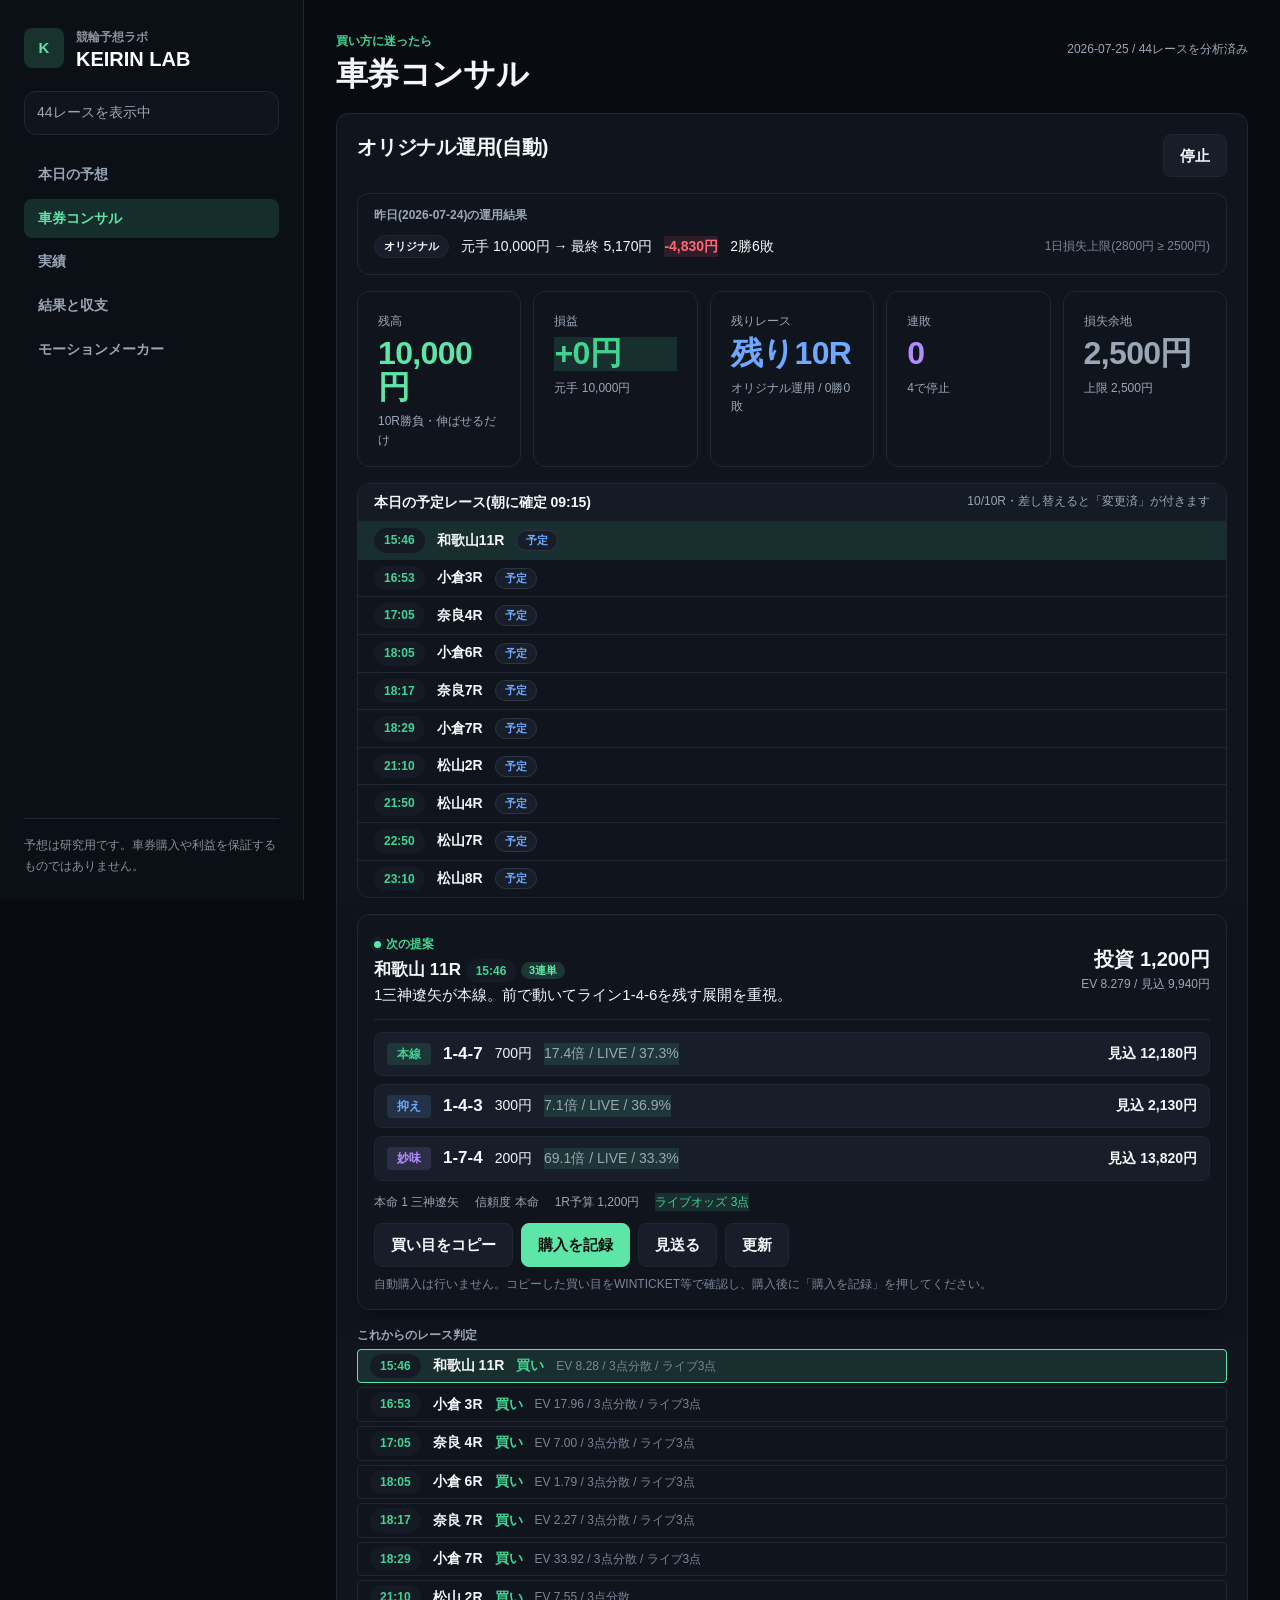
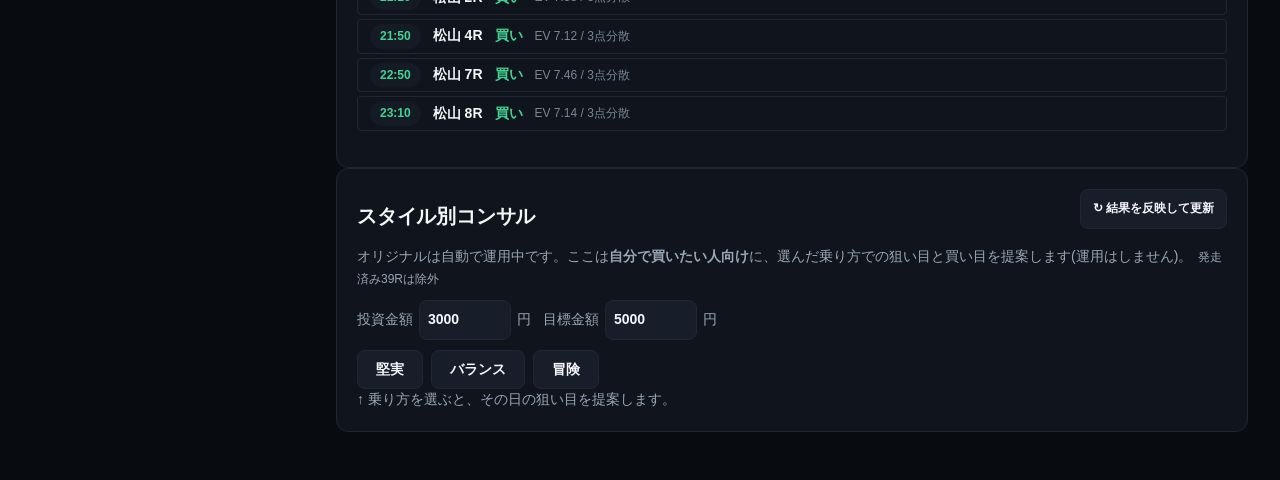
==== commit 48d6cf31: "Cloud update (live) 2026-07-25 15:41" ====
--- a/app/consult.html
+++ b/app/consult.html
@@ -9,7 +9,7 @@
     <meta name="description" content="車券コンサル。オリジナル運用の自動状況と、堅実・バランス・冒険のスタイル別コンサルをまとめて確認。" />
     <link rel="icon" href="data:image/svg+xml,%3Csvg xmlns='http://www.w3.org/2000/svg' viewBox='0 0 64 64'%3E%3Crect width='64' height='64' rx='14' fill='%2310151D'/%3E%3Ctext x='32' y='45' font-size='38' font-weight='900' font-family='Arial' fill='%235EE6A8' text-anchor='middle'%3EK%3C/text%3E%3C/svg%3E" />
     <title>車券コンサル | Keirin AI Lab</title>
-    <link rel="stylesheet" href="styles.css?v=c7fe04d6" />
+    <link rel="stylesheet" href="styles.css?v=cdfe5fec" />
   </head>
   <body data-page="consult">
     <div class="app-shell">
@@ -62,6 +62,6 @@
       </main>
     </div>
 
-    <script src="app.js?v=c7fe04d6"></script>
+    <script src="app.js?v=cdfe5fec"></script>
   </body>
 </html>
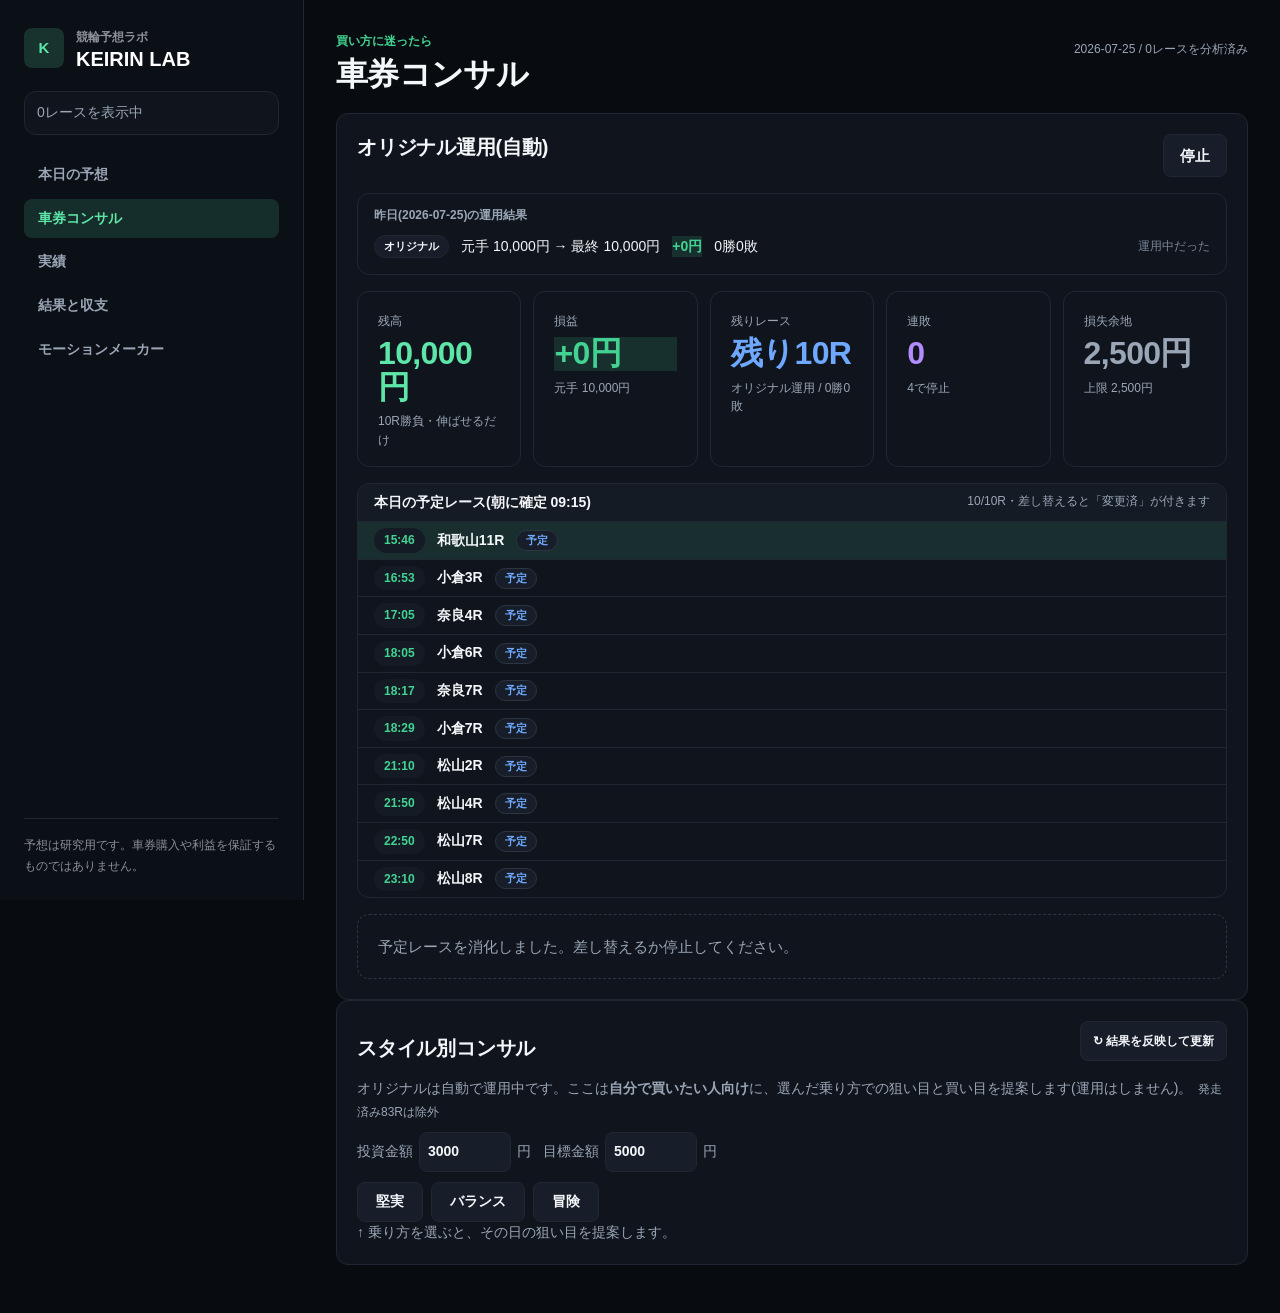
==== commit e4968fda: "自動運用の「必ず負ける設計」を修正(損失上限の実効化・選別強化・賭け金縮小) 「負けすぎでは」という指摘を受けて実データ1785Rで検証した結果、 損失は不運ではなく設計どおりの必然だと判明した。  " ====
--- a/app/consult.html
+++ b/app/consult.html
@@ -9,7 +9,7 @@
     <meta name="description" content="車券コンサル。オリジナル運用の自動状況と、堅実・バランス・冒険のスタイル別コンサルをまとめて確認。" />
     <link rel="icon" href="data:image/svg+xml,%3Csvg xmlns='http://www.w3.org/2000/svg' viewBox='0 0 64 64'%3E%3Crect width='64' height='64' rx='14' fill='%2310151D'/%3E%3Ctext x='32' y='45' font-size='38' font-weight='900' font-family='Arial' fill='%235EE6A8' text-anchor='middle'%3EK%3C/text%3E%3C/svg%3E" />
     <title>車券コンサル | Keirin AI Lab</title>
-    <link rel="stylesheet" href="styles.css?v=cdfe5fec" />
+    <link rel="stylesheet" href="styles.css?v=ab4bf23c" />
   </head>
   <body data-page="consult">
     <div class="app-shell">
@@ -62,6 +62,6 @@
       </main>
     </div>
 
-    <script src="app.js?v=cdfe5fec"></script>
+    <script src="app.js?v=ab4bf23c"></script>
   </body>
 </html>
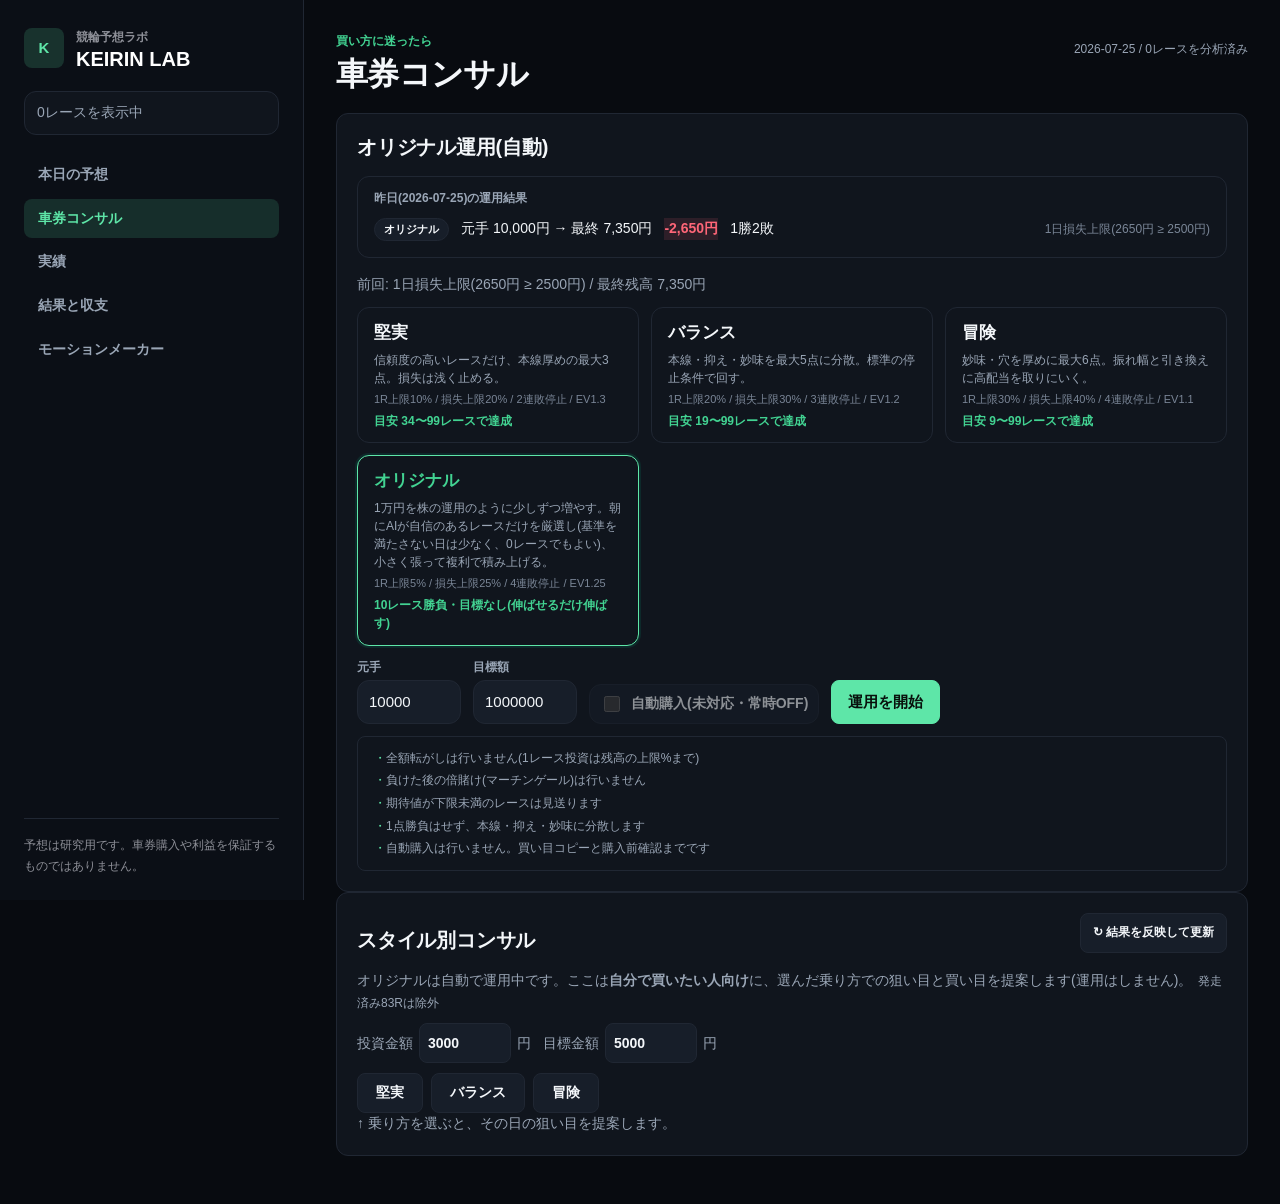
==== commit 0b85373b: "Cloud update (live) 2026-07-26 13:33" ====
--- a/app/consult.html
+++ b/app/consult.html
@@ -7,9 +7,17 @@
     <meta http-equiv="Expires" content="0" />
     <meta name="viewport" content="width=device-width, initial-scale=1" />
     <meta name="description" content="車券コンサル。オリジナル運用の自動状況と、堅実・バランス・冒険のスタイル別コンサルをまとめて確認。" />
-    <link rel="icon" href="data:image/svg+xml,%3Csvg xmlns='http://www.w3.org/2000/svg' viewBox='0 0 64 64'%3E%3Crect width='64' height='64' rx='14' fill='%2310151D'/%3E%3Ctext x='32' y='45' font-size='38' font-weight='900' font-family='Arial' fill='%235EE6A8' text-anchor='middle'%3EK%3C/text%3E%3C/svg%3E" />
+    <link rel="icon" href="favicon.ico" sizes="any" />
+    <link rel="icon" type="image/png" sizes="32x32" href="icons/favicon-32.png" />
+    <link rel="icon" type="image/png" sizes="16x16" href="icons/favicon-16.png" />
+    <link rel="apple-touch-icon" href="icons/apple-touch-icon.png" />
+    <meta name="apple-mobile-web-app-title" content="競輪AIラボ" />
+    <meta name="apple-mobile-web-app-capable" content="yes" />
+    <meta name="apple-mobile-web-app-status-bar-style" content="black-translucent" />
+    <meta name="theme-color" content="#080b10" />
+    <link rel="manifest" href="manifest.webmanifest" />
     <title>車券コンサル | Keirin AI Lab</title>
-    <link rel="stylesheet" href="styles.css?v=ab4bf23c" />
+    <link rel="stylesheet" href="styles.css?v=9950b0c1" />
   </head>
   <body data-page="consult">
     <div class="app-shell">
@@ -62,6 +70,6 @@
       </main>
     </div>
 
-    <script src="app.js?v=ab4bf23c"></script>
+    <script src="app.js?v=9950b0c1"></script>
   </body>
 </html>
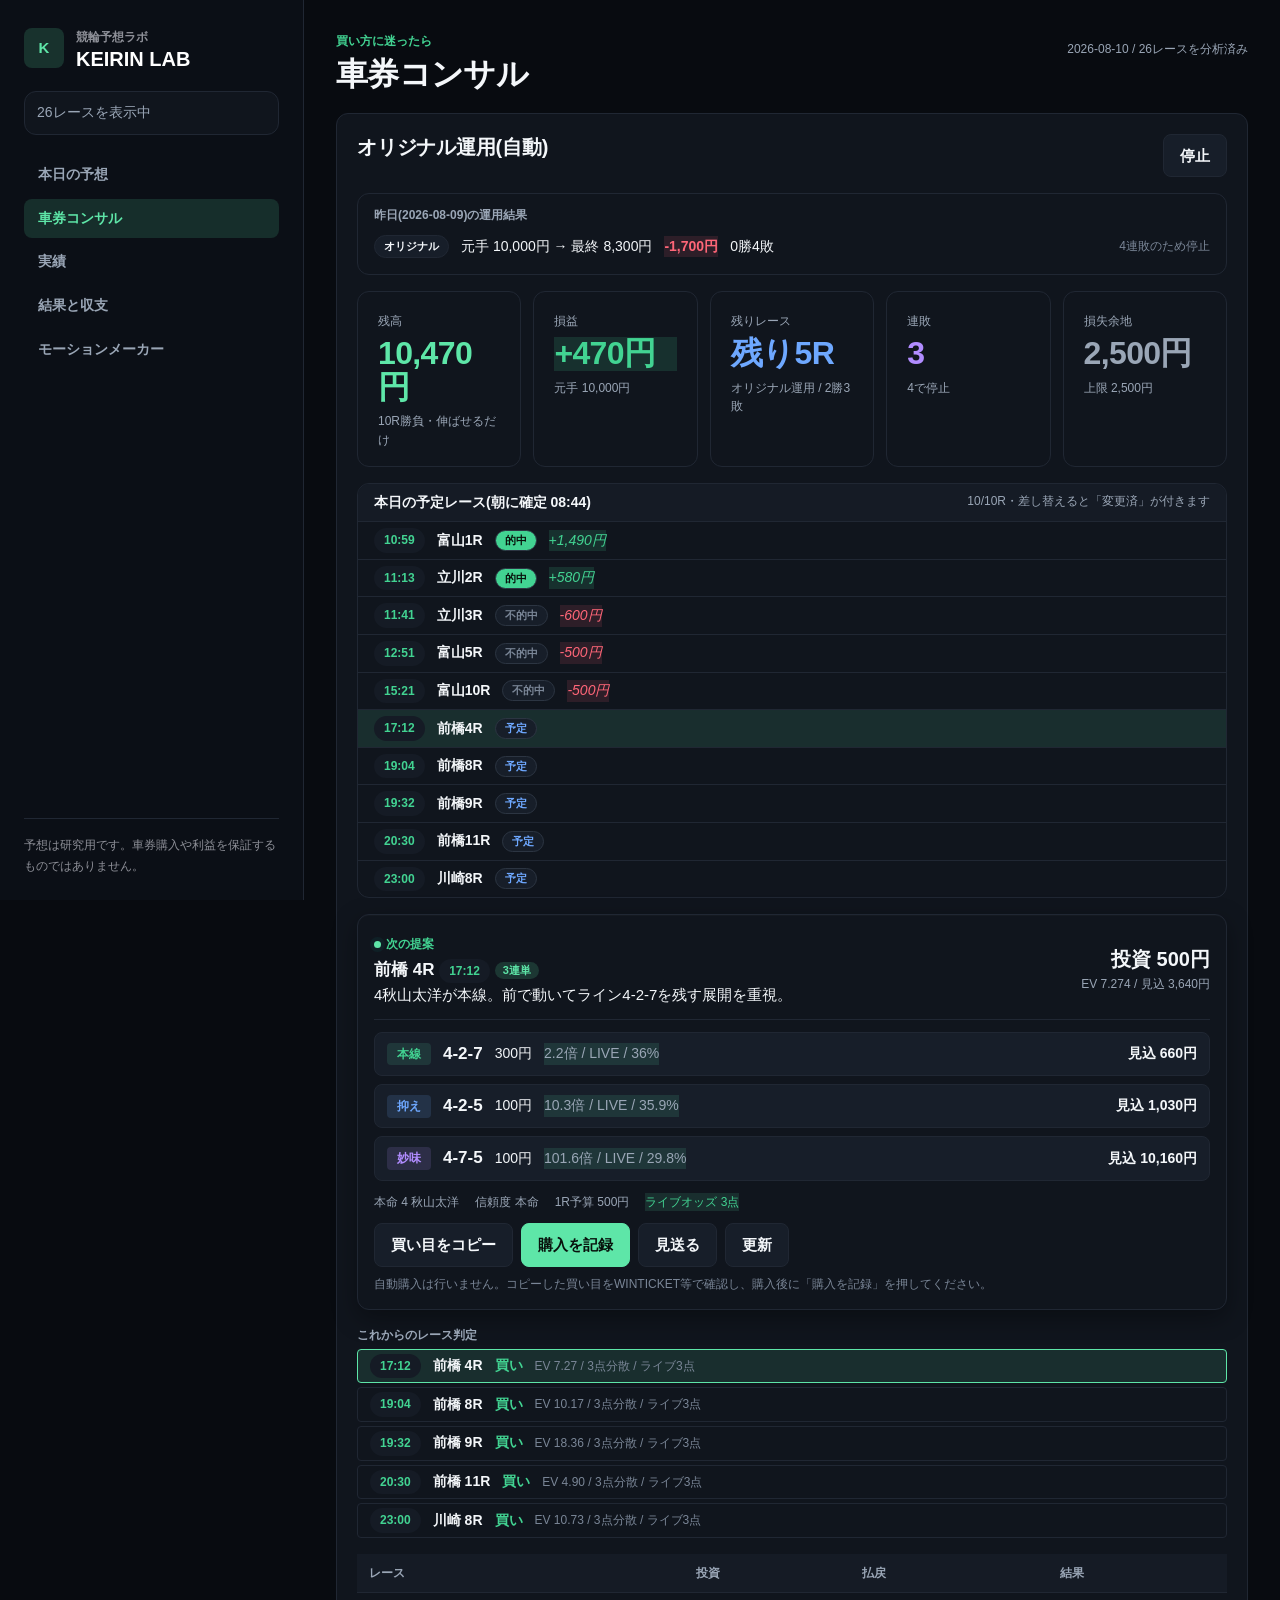
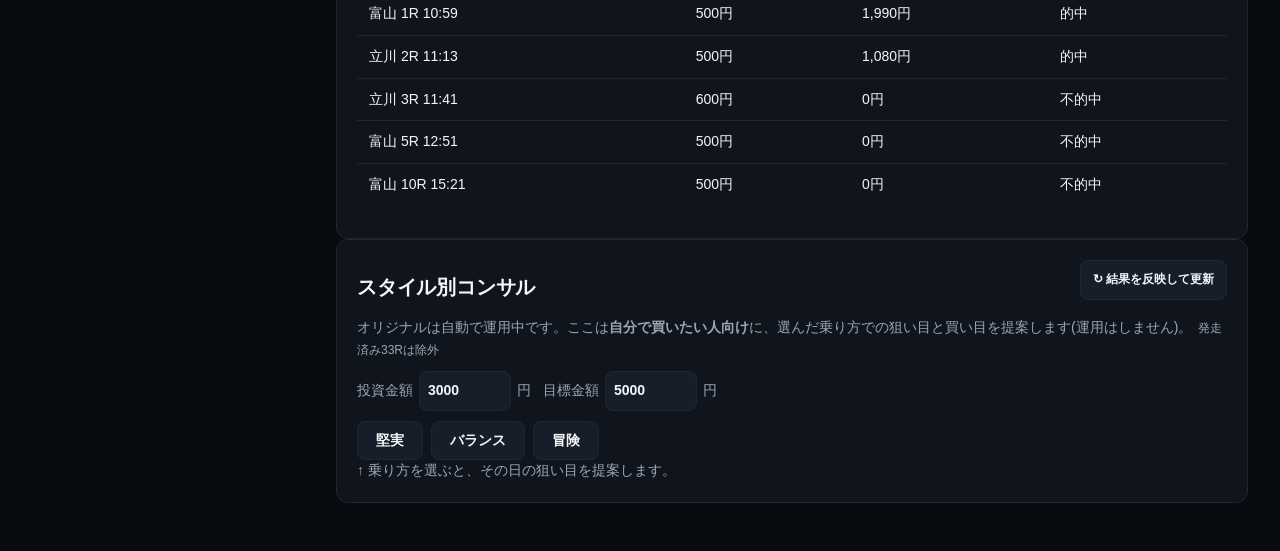
==== commit af714289: "Cloud update (live) 2026-08-10 16:52" ====
--- a/app/consult.html
+++ b/app/consult.html
@@ -17,7 +17,7 @@
     <meta name="theme-color" content="#080b10" />
     <link rel="manifest" href="manifest.webmanifest" />
     <title>車券コンサル | Keirin AI Lab</title>
-    <link rel="stylesheet" href="styles.css?v=9950b0c1" />
+    <link rel="stylesheet" href="styles.css?v=171b189d" />
   </head>
   <body data-page="consult">
     <div class="app-shell">
@@ -70,6 +70,6 @@
       </main>
     </div>
 
-    <script src="app.js?v=9950b0c1"></script>
+    <script src="app.js?v=171b189d"></script>
   </body>
 </html>
--- a/app/styles.css
+++ b/app/styles.css
@@ -2393,6 +2393,54 @@
   background: #f7f7fa;
 }
 
+/* ライン(隊列)の結線。競輪はライン単位で決まるので、
+   誰と誰が組んでいるかが見えないと展開が読めない。
+   ちぎれたら線が消えるようにして「離れた」ことも伝える。 */
+.motion-line-bond {
+  fill: none;
+  stroke-width: 2.5;
+  stroke-linecap: round;
+  stroke-linejoin: round;
+  opacity: 0.5;
+}
+.motion-line-bond.line-color-1 { stroke: #5ee6a8; }
+.motion-line-bond.line-color-2 { stroke: #6ea8ff; }
+.motion-line-bond.line-color-3 { stroke: #f4c95d; }
+.motion-line-bond.line-color-4 { stroke: #b18cff; }
+.motion-line-bond.line-color-5 { stroke: #ff6678; }
+
+.motion-rider .rider-no {
+  font-size: 8px;
+  font-weight: 800;
+  pointer-events: none;
+}
+.motion-rider .rider-name {
+  fill: var(--color-text);
+  font-size: 8px;
+  font-weight: 700;
+  paint-order: stroke;
+  stroke: rgba(8, 11, 16, 0.85);
+  stroke-width: 2.5px;
+  pointer-events: none;
+}
+/* 前へ出ている選手の速度線。仕掛けどころが一目で分かる */
+.motion-rider .rider-dash {
+  fill: #fff;
+  transition: opacity 90ms linear;
+}
+
+/* スマホではSVGが約半分に縮み、選手名が実効4px以下になって読めない。
+   潰れた文字を出すより消したほうが見やすいので、車番だけ残す。 */
+@media (max-width: 768px) {
+  .motion-rider .rider-name { display: none; }
+  /* SVGが約半分に縮むので、SVG座標で12pxにして実効6px前後を確保する。
+     競輪は車番の色で見分けるのが基本なので、色の面積も併せて大きくする。 */
+  /* 丸を大きくすると接戦時に重なって隊列が読めなくなるため、
+     半径は据え置き(最小車間12.2に対し直径11.2)で文字だけ拡大する。 */
+  .motion-rider .rider-no { font-size: 11px; }
+  .motion-line-bond { stroke-width: 3.5; opacity: 0.65; }
+}
+
 .motion-svg .bank-track {
   fill: #9ba0a8;
   stroke: #82868e;
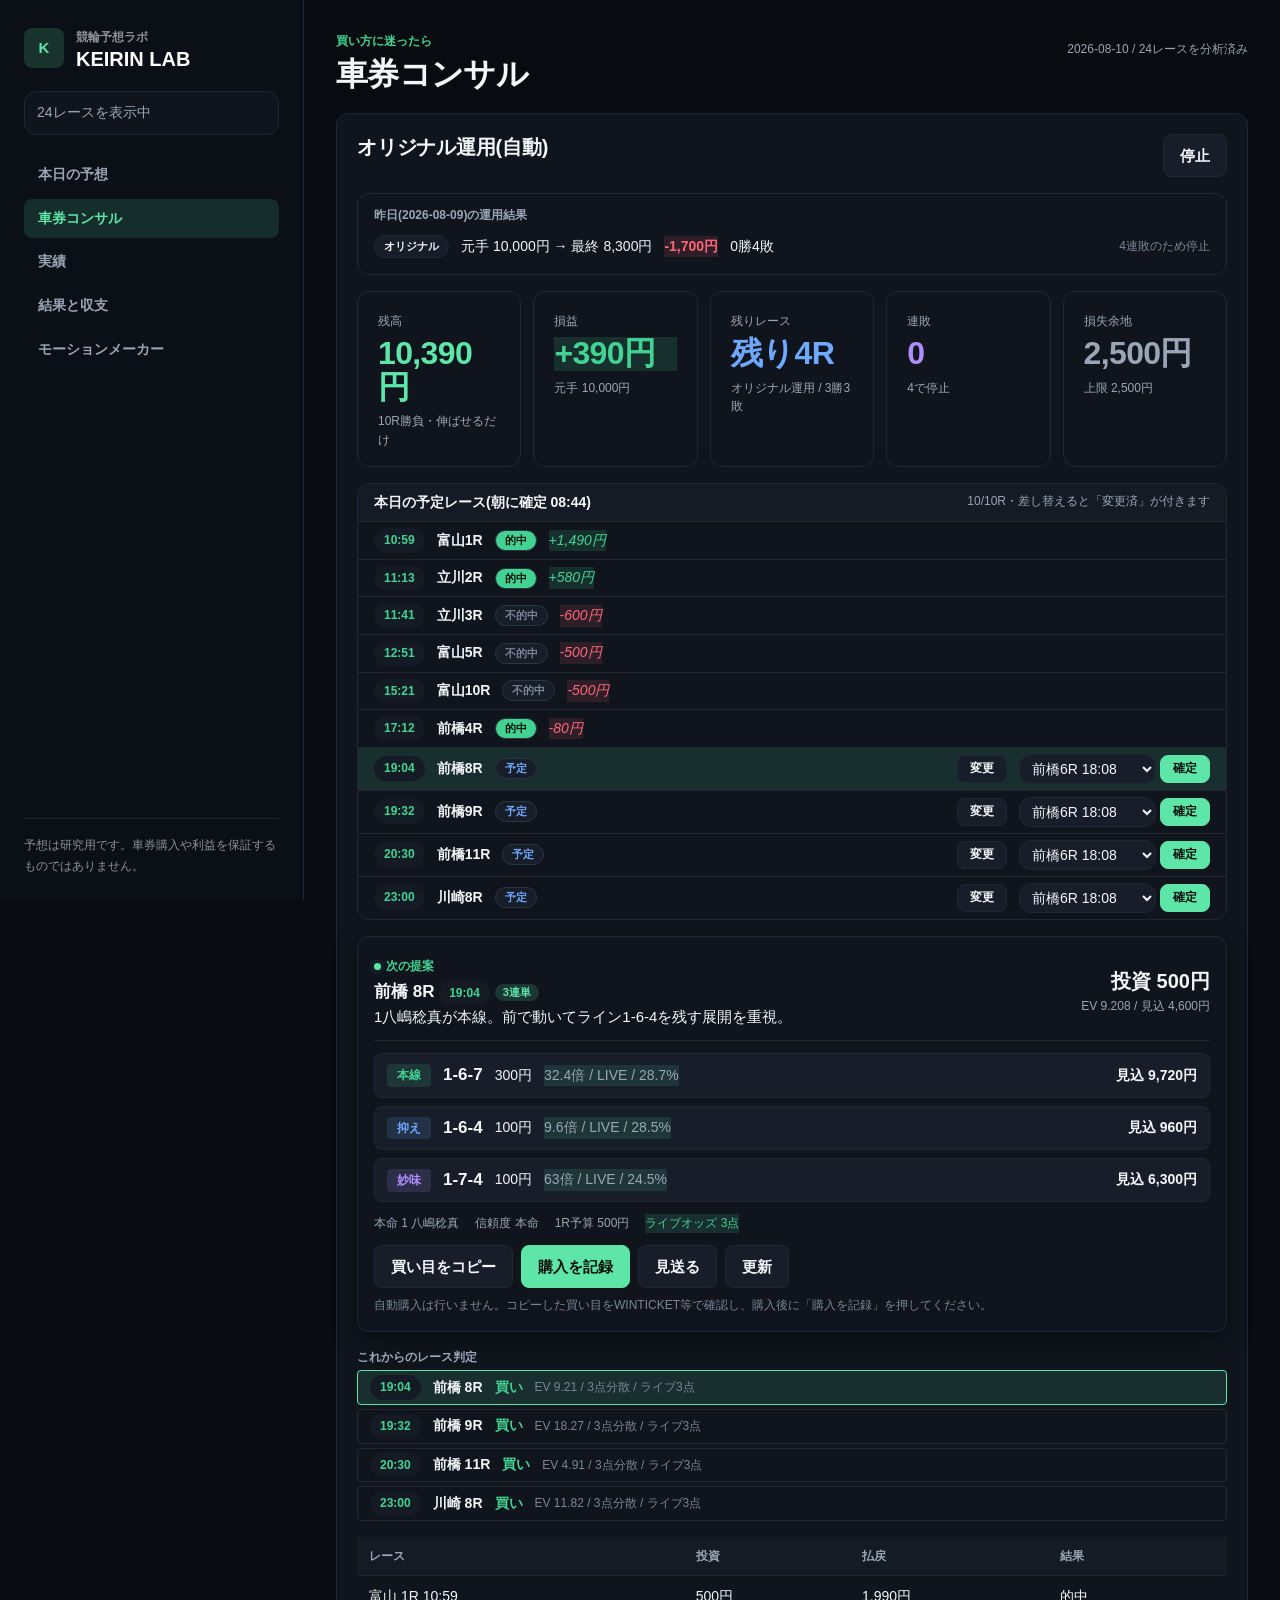
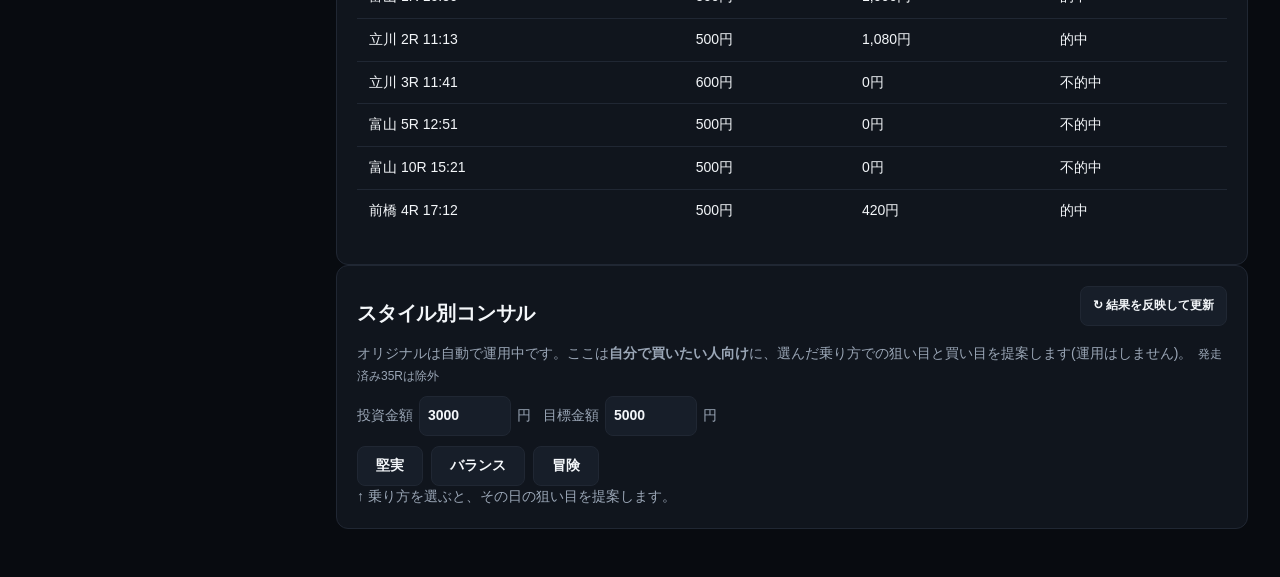
==== commit 59a37e77: "Cloud update (live) 2026-08-10 17:50" ====
--- a/app/consult.html
+++ b/app/consult.html
@@ -17,7 +17,7 @@
     <meta name="theme-color" content="#080b10" />
     <link rel="manifest" href="manifest.webmanifest" />
     <title>車券コンサル | Keirin AI Lab</title>
-    <link rel="stylesheet" href="styles.css?v=171b189d" />
+    <link rel="stylesheet" href="styles.css?v=319157a3" />
   </head>
   <body data-page="consult">
     <div class="app-shell">
@@ -70,6 +70,6 @@
       </main>
     </div>
 
-    <script src="app.js?v=171b189d"></script>
+    <script src="app.js?v=319157a3"></script>
   </body>
 </html>
--- a/app/styles.css
+++ b/app/styles.css
@@ -2414,31 +2414,68 @@
   font-weight: 800;
   pointer-events: none;
 }
-.motion-rider .rider-name {
-  fill: var(--color-text);
-  font-size: 8px;
-  font-weight: 700;
-  paint-order: stroke;
-  stroke: rgba(8, 11, 16, 0.85);
-  stroke-width: 2.5px;
-  pointer-events: none;
-}
 /* 前へ出ている選手の速度線。仕掛けどころが一目で分かる */
 .motion-rider .rider-dash {
   fill: #fff;
   transition: opacity 90ms linear;
 }
-
-/* スマホではSVGが約半分に縮み、選手名が実効4px以下になって読めない。
-   潰れた文字を出すより消したほうが見やすいので、車番だけ残す。 */
+/* 上がってきている選手を囲むリング。速度線と同じタイミングで出る */
+.motion-rider .rider-surge {
+  fill: none;
+  stroke: #fff;
+  stroke-width: 1.6;
+  transition: opacity 90ms linear;
+}
+
+/* 走行順バー: いま何番手かと、スタートから何番上げたかを常時表示する。
+   コース上の点だけでは「途中から上がってきた選手」が追いにくいため。 */
+.motion-order {
+  display: flex;
+  align-items: center;
+  justify-content: center;
+  flex-wrap: wrap;
+  gap: 2px;
+  margin-top: 8px;
+  min-height: 26px;
+  font-variant-numeric: tabular-nums;
+}
+.motion-order .mo-slot {
+  display: inline-flex;
+  align-items: center;
+  gap: 2px;
+}
+.motion-order .car {
+  width: 20px;
+  height: 20px;
+  border-radius: 4px;
+  font-size: 12px;
+}
+.motion-order .mo-sep {
+  color: var(--color-muted);
+  font-style: normal;
+  font-size: 11px;
+  opacity: 0.55;
+}
+.motion-order i {
+  font-style: normal;
+  font-size: 10px;
+  font-weight: 800;
+  line-height: 1;
+}
+.motion-order i.up { color: var(--color-profit); }
+.motion-order i.down { color: var(--color-loss); opacity: 0.75; }
+
 @media (max-width: 768px) {
-  .motion-rider .rider-name { display: none; }
   /* SVGが約半分に縮むので、SVG座標で12pxにして実効6px前後を確保する。
      競輪は車番の色で見分けるのが基本なので、色の面積も併せて大きくする。 */
   /* 丸を大きくすると接戦時に重なって隊列が読めなくなるため、
      半径は据え置き(最小車間12.2に対し直径11.2)で文字だけ拡大する。 */
   .motion-rider .rider-no { font-size: 11px; }
   .motion-line-bond { stroke-width: 3.5; opacity: 0.65; }
+  /* 9車立てでも1行に収める(車番20px+印+区切りで横幅が足りなくなるため) */
+  .motion-order .car { width: 18px; height: 18px; font-size: 11px; }
+  .motion-order .mo-sep { font-size: 10px; }
+  .motion-order i { font-size: 9px; }
 }
 
 .motion-svg .bank-track {
